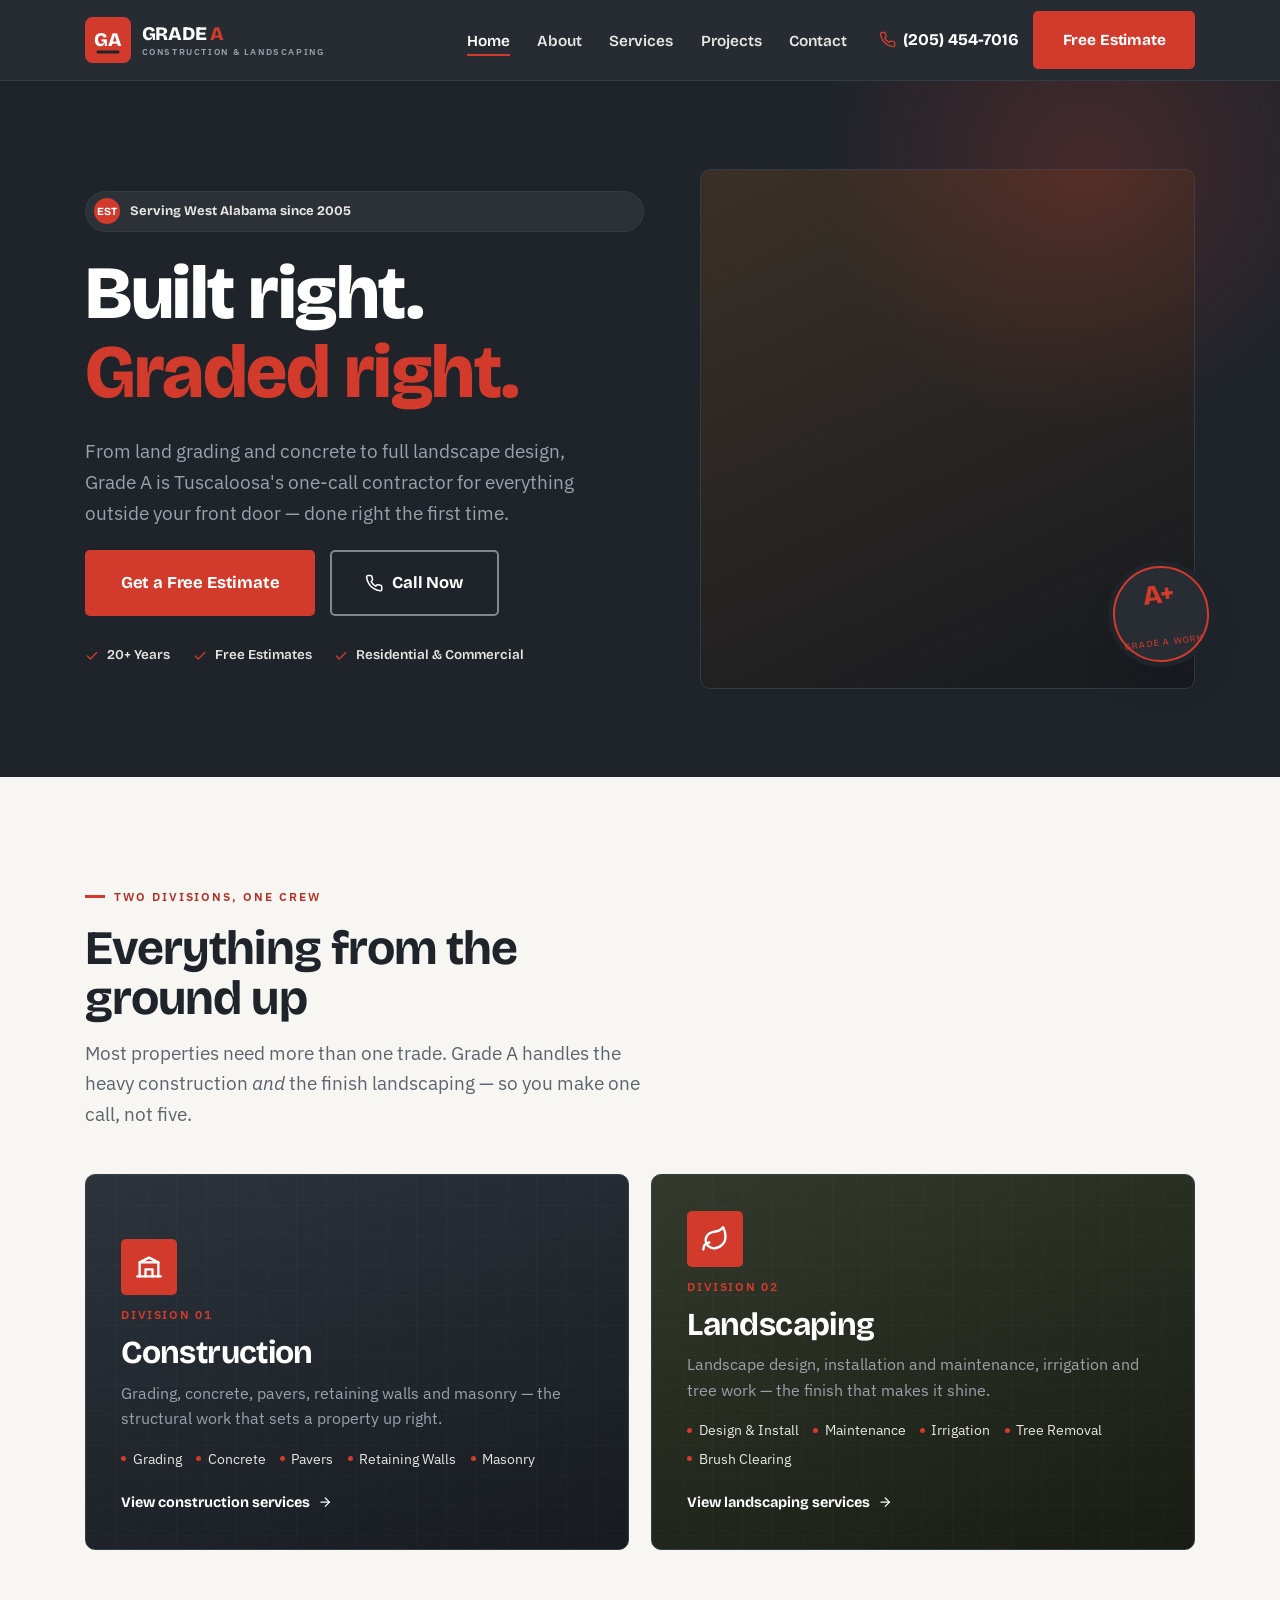
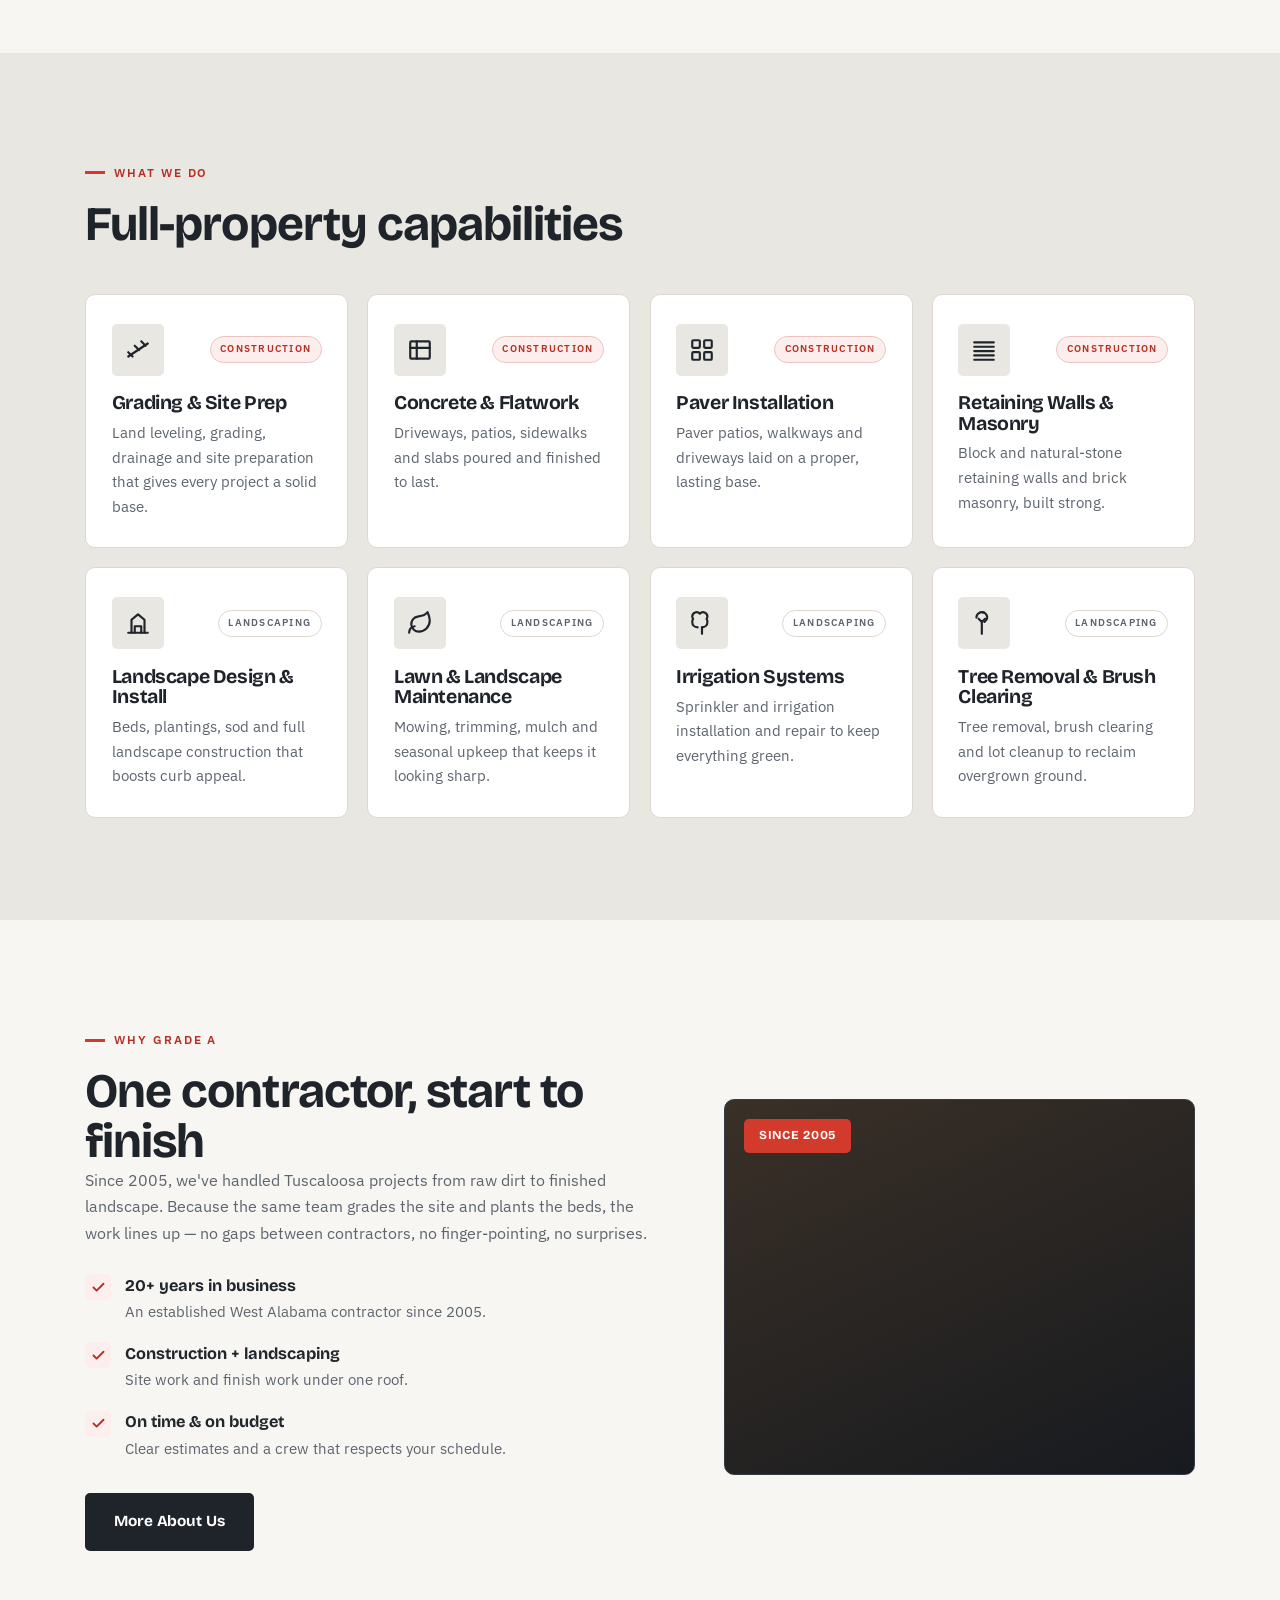
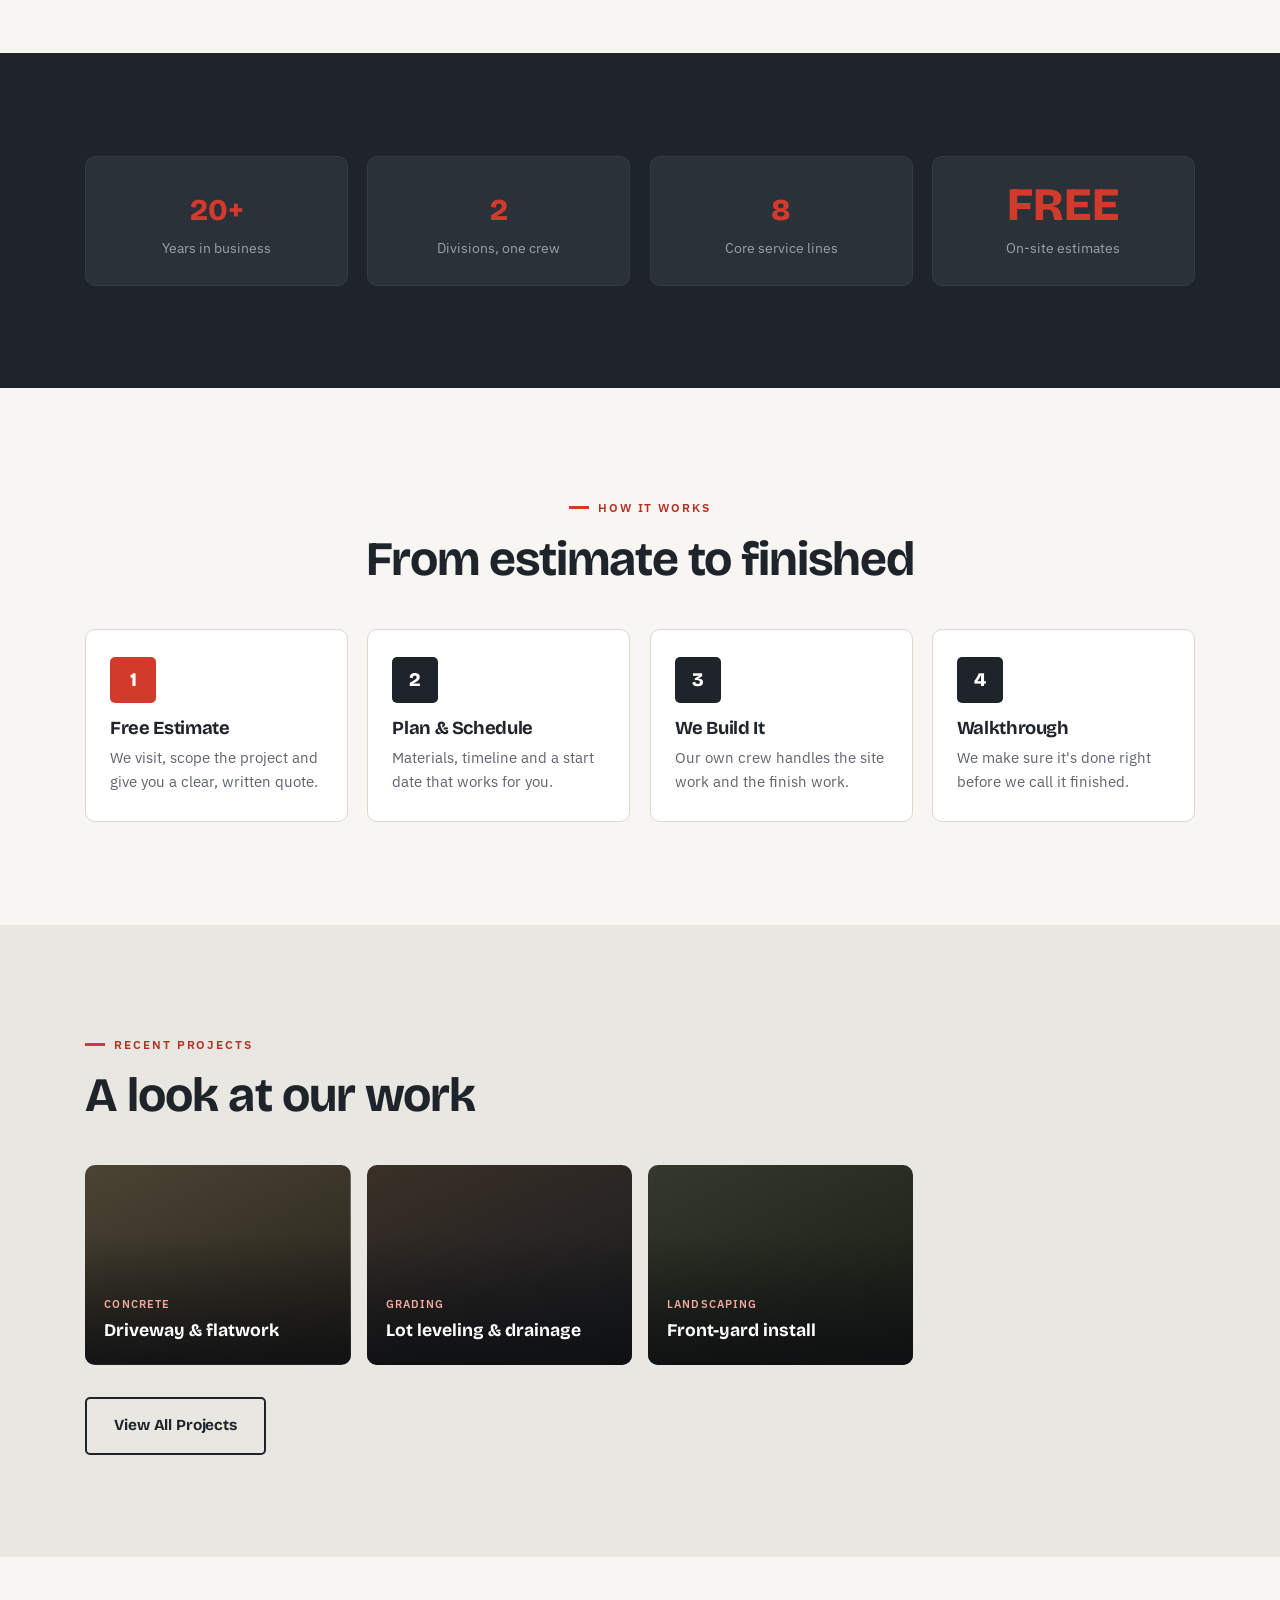
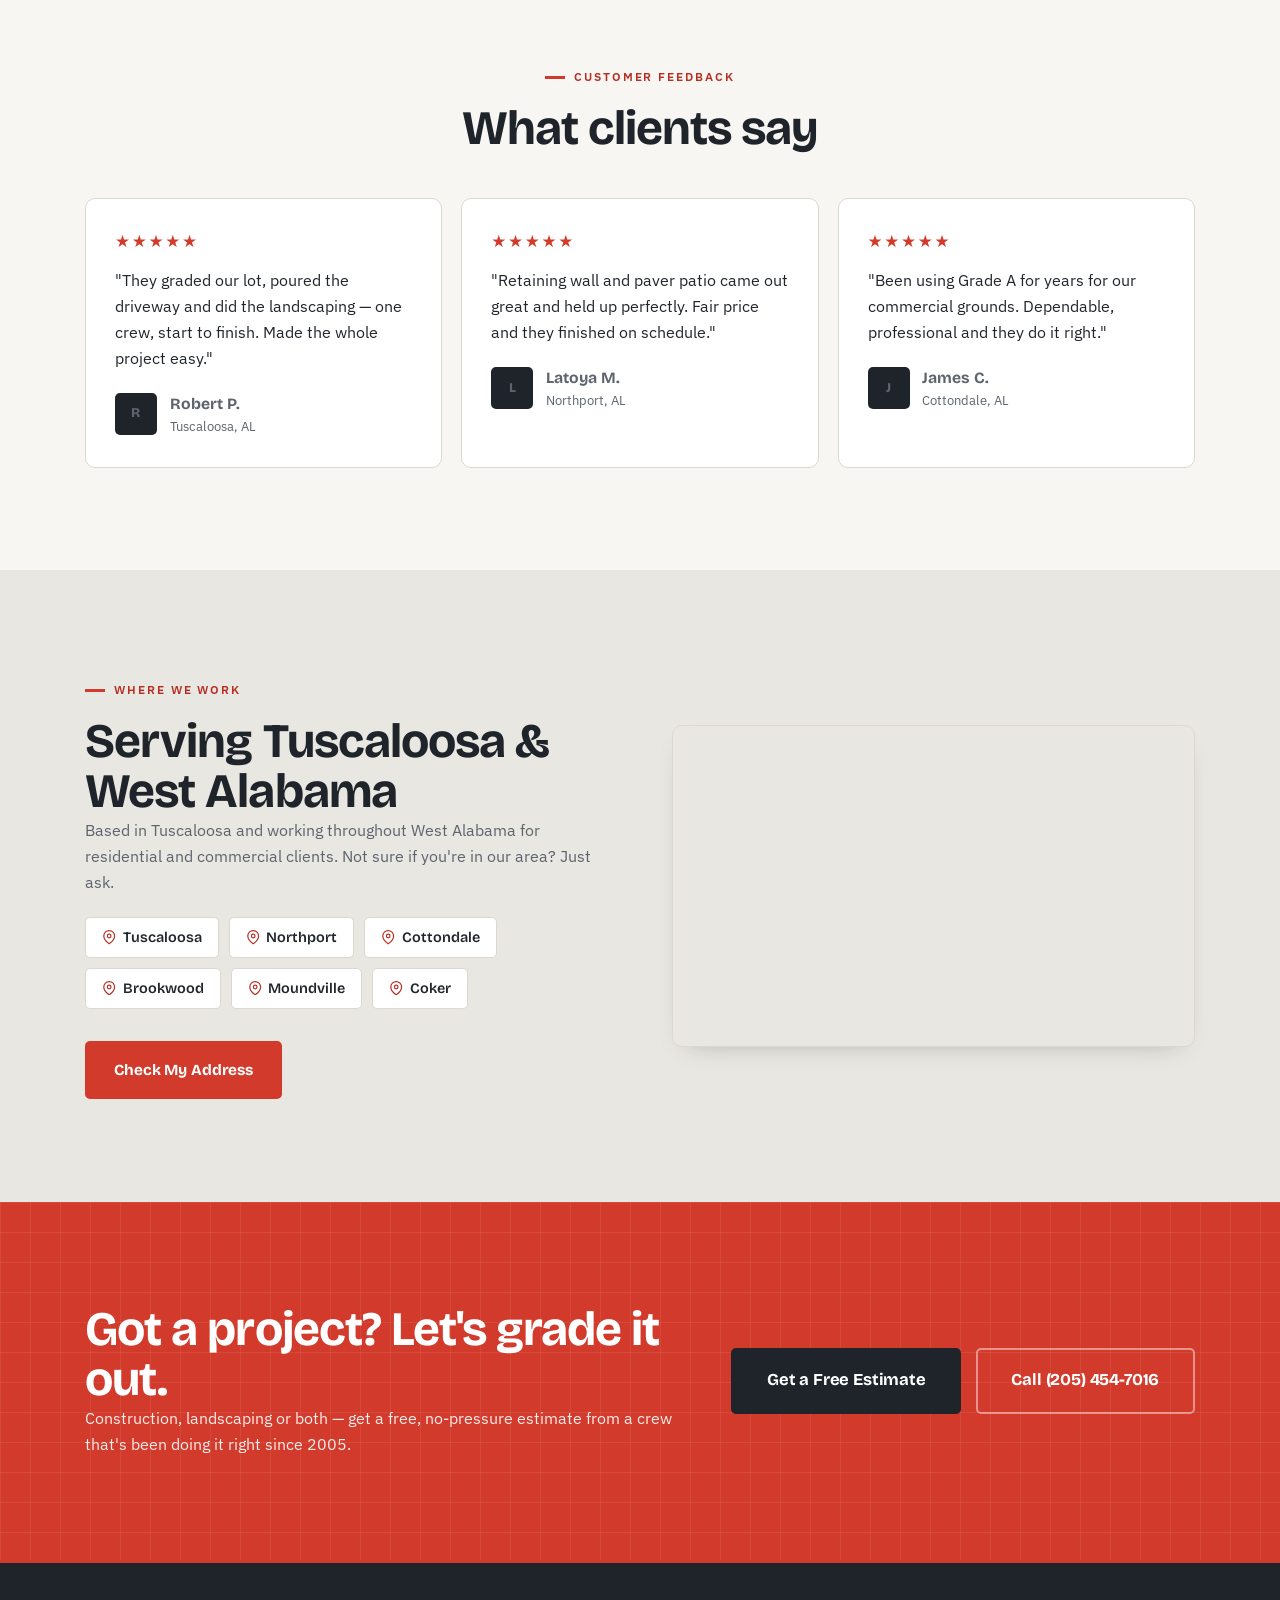
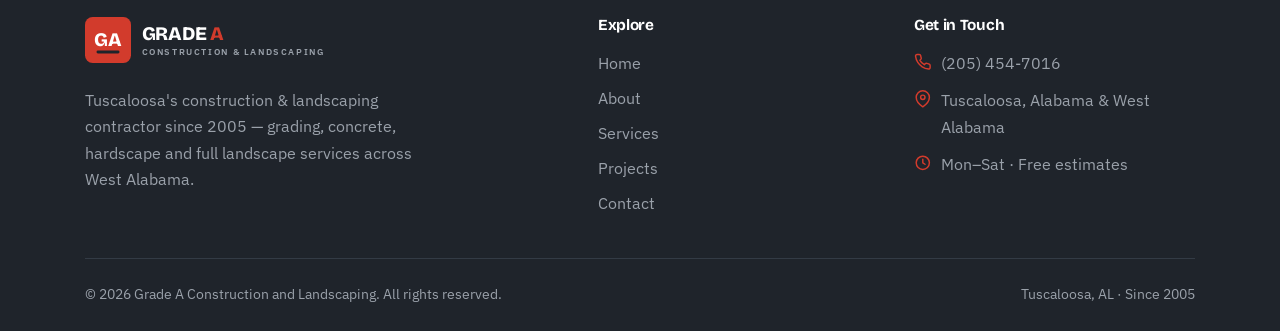
==== index.html @ cbe6e45e "Initial commit: Grade A Construction and Landscaping website Co-Authored-By: Claude Opus 4.8 <norepl" ====
<!DOCTYPE html>
<html lang="en" class="no-js">
<head>
  <meta charset="UTF-8" />
  <meta name="viewport" content="width=device-width, initial-scale=1.0" />
  <title>Grade A Construction and Landscaping | Tuscaloosa, AL — Since 2005</title>
  <meta name="description" content="Grade A Construction and Landscaping is a Tuscaloosa, AL contractor since 2005 — grading, concrete, pavers, retaining walls, plus full landscape design & maintenance. Free estimates: (205) 454-7016." />
  <meta name="theme-color" content="#1f242b" />
  <link rel="canonical" href="https://gradeaconstructionandlandscaping.example/" />

  <meta property="og:title" content="Grade A Construction and Landscaping — Tuscaloosa, AL" />
  <meta property="og:description" content="Construction & landscaping done right. Grading, concrete, hardscape and full landscape services across West Alabama since 2005." />
  <meta property="og:type" content="website" />
  <meta property="og:locale" content="en_US" />

  <link rel="icon" href="assets/icons/favicon.svg" type="image/svg+xml" />
  <link rel="preconnect" href="https://fonts.googleapis.com" />
  <link rel="preconnect" href="https://fonts.gstatic.com" crossorigin />
  <link href="https://fonts.googleapis.com/css2?family=Bricolage+Grotesque:opsz,wght@12..96,600..800&family=IBM+Plex+Sans:wght@400;500;600;700&display=swap" rel="stylesheet" />
  <link rel="stylesheet" href="css/style.css" />

  <script type="application/ld+json">
  {
    "@context": "https://schema.org",
    "@type": "GeneralContractor",
    "name": "Grade A Construction and Landscaping",
    "telephone": "+1-205-454-7016",
    "foundingDate": "2005",
    "address": { "@type": "PostalAddress", "addressLocality": "Tuscaloosa", "addressRegion": "AL", "addressCountry": "US" },
    "areaServed": "Tuscaloosa & West Alabama",
    "description": "Construction and landscaping contractor serving Tuscaloosa and West Alabama since 2005 — grading, concrete, hardscape, retaining walls and full landscape services."
  }
  </script>
</head>
<body>
  <a class="skip-link" href="#main">Skip to content</a>

  <!-- ===================== HEADER ===================== -->
  <header class="header">
    <div class="container">
      <nav class="nav" aria-label="Primary">
        <a href="index.html" class="logo" aria-label="Grade A Construction and Landscaping — home">
          <svg class="logo__mark" viewBox="0 0 48 48" aria-hidden="true">
            <rect width="48" height="48" rx="8" fill="#d23b2c"/>
            <text x="24" y="30" text-anchor="middle" font-family="'Bricolage Grotesque', Arial, sans-serif" font-weight="800" font-size="20" fill="#ffffff">GA</text>
            <rect x="12" y="35" width="24" height="3" rx="1.5" fill="#1f242b"/>
          </svg>
          <span class="logo__name">Grade<span> A</span><small>Construction &amp; Landscaping</small></span>
        </a>
        <div class="nav__menu" id="nav-menu">
          <ul class="nav__links">
            <li><a class="nav__link" href="index.html">Home</a></li>
            <li><a class="nav__link" href="about.html">About</a></li>
            <li><a class="nav__link" href="services.html">Services</a></li>
            <li><a class="nav__link" href="gallery.html">Projects</a></li>
            <li><a class="nav__link" href="contact.html">Contact</a></li>
          </ul>
          <div class="nav__actions">
            <a href="tel:+12054547016" class="nav__phone" aria-label="Call (205) 454-7016">
              <svg viewBox="0 0 24 24" fill="none" stroke="currentColor" stroke-width="2" stroke-linecap="round" stroke-linejoin="round" aria-hidden="true"><path d="M22 16.92v3a2 2 0 0 1-2.18 2 19.79 19.79 0 0 1-8.63-3.07 19.5 19.5 0 0 1-6-6 19.79 19.79 0 0 1-3.07-8.67A2 2 0 0 1 4.11 2h3a2 2 0 0 1 2 1.72c.13.96.36 1.9.7 2.81a2 2 0 0 1-.45 2.11L8.09 9.91a16 16 0 0 0 6 6l1.27-1.27a2 2 0 0 1 2.11-.45c.91.34 1.85.57 2.81.7A2 2 0 0 1 22 16.92Z"/></svg>
              (205) 454-7016
            </a>
            <a href="contact.html" class="btn">Free Estimate</a>
          </div>
        </div>
        <button class="nav__toggle" aria-label="Toggle menu" aria-controls="nav-menu" aria-expanded="false"><span></span></button>
      </nav>
    </div>
  </header>
  <div class="nav-scrim" aria-hidden="true"></div>

  <main id="main">

    <!-- ===================== HERO ===================== -->
    <section class="hero">
      <div class="container hero__inner">
        <div class="hero__copy">
          <span class="hero__badge reveal"><i>EST</i> Serving West Alabama since 2005</span>
          <h1 class="reveal" data-delay="1">Built right.<br><span class="hl">Graded right.</span></h1>
          <p class="hero__lead reveal" data-delay="2">From land grading and concrete to full landscape design, Grade A is Tuscaloosa's one-call contractor for everything outside your front door — done right the first time.</p>
          <div class="hero__actions reveal" data-delay="3">
            <a href="contact.html" class="btn btn--lg">Get a Free Estimate</a>
            <a href="tel:+12054547016" class="btn btn--ghost-light btn--lg">
              <svg viewBox="0 0 24 24" fill="none" stroke="currentColor" stroke-width="2" stroke-linecap="round" stroke-linejoin="round" aria-hidden="true"><path d="M22 16.92v3a2 2 0 0 1-2.18 2 19.79 19.79 0 0 1-8.63-3.07 19.5 19.5 0 0 1-6-6 19.79 19.79 0 0 1-3.07-8.67A2 2 0 0 1 4.11 2h3a2 2 0 0 1 2 1.72c.13.96.36 1.9.7 2.81a2 2 0 0 1-.45 2.11L8.09 9.91a16 16 0 0 0 6 6l1.27-1.27a2 2 0 0 1 2.11-.45c.91.34 1.85.57 2.81.7A2 2 0 0 1 22 16.92Z"/></svg>
              Call Now
            </a>
          </div>
          <div class="hero__chips reveal" data-delay="3">
            <span class="hero__chip"><svg viewBox="0 0 24 24" fill="none" stroke="currentColor" stroke-width="2.2" stroke-linecap="round" stroke-linejoin="round"><polyline points="20 6 9 17 4 12"/></svg>20+ Years</span>
            <span class="hero__chip"><svg viewBox="0 0 24 24" fill="none" stroke="currentColor" stroke-width="2.2" stroke-linecap="round" stroke-linejoin="round"><polyline points="20 6 9 17 4 12"/></svg>Free Estimates</span>
            <span class="hero__chip"><svg viewBox="0 0 24 24" fill="none" stroke="currentColor" stroke-width="2.2" stroke-linecap="round" stroke-linejoin="round"><polyline points="20 6 9 17 4 12"/></svg>Residential &amp; Commercial</span>
          </div>
        </div>
        <div class="hero__visual reveal" data-delay="2">
          <!-- Replace background with a real project / crew / equipment photo -->
          <div class="hero__img" role="img" aria-label="A Grade A construction and landscaping project"></div>
          <span class="hero__stamp"><span class="stamp"><b>A+</b><small>Grade A Work</small></span></span>
        </div>
      </div>
    </section>

    <!-- ===================== TWO DIVISIONS ===================== -->
    <section class="section" aria-labelledby="div-h">
      <div class="container">
        <div class="section-head reveal">
          <span class="eyebrow">Two Divisions, One Crew</span>
          <h2 id="div-h" style="margin-top:1rem">Everything from the ground up</h2>
          <p class="lead">Most properties need more than one trade. Grade A handles the heavy construction <em>and</em> the finish landscaping — so you make one call, not five.</p>
        </div>
        <div class="divisions">
          <article class="division division--build reveal">
            <div class="division__ic"><svg viewBox="0 0 24 24" fill="none" stroke="currentColor" stroke-width="2" stroke-linecap="round" stroke-linejoin="round"><path d="M2 20h20"/><path d="M4 20V8l8-4 8 4v12"/><path d="M9 20v-6h6v6"/><path d="M4 8h16"/></svg></div>
            <span class="division__tag">Division 01</span>
            <h3>Construction</h3>
            <p>Grading, concrete, pavers, retaining walls and masonry — the structural work that sets a property up right.</p>
            <ul>
              <li>Grading</li><li>Concrete</li><li>Pavers</li><li>Retaining Walls</li><li>Masonry</li>
            </ul>
            <a href="services.html#construction" class="division__link">View construction services <svg viewBox="0 0 24 24" fill="none" stroke="currentColor" stroke-width="2" stroke-linecap="round" stroke-linejoin="round"><line x1="5" y1="12" x2="19" y2="12"/><polyline points="12 5 19 12 12 19"/></svg></a>
          </article>
          <article class="division division--land reveal" data-delay="1">
            <div class="division__ic"><svg viewBox="0 0 24 24" fill="none" stroke="currentColor" stroke-width="2" stroke-linecap="round" stroke-linejoin="round"><path d="M11 20A7 7 0 0 1 9.8 6.1C15.5 5 17 4.48 19 2c1 2 2 4.18 2 8 0 5.5-4.78 10-10 10Z"/><path d="M2 21c0-3 1.85-5.36 5.08-6"/></svg></div>
            <span class="division__tag">Division 02</span>
            <h3>Landscaping</h3>
            <p>Landscape design, installation and maintenance, irrigation and tree work — the finish that makes it shine.</p>
            <ul>
              <li>Design &amp; Install</li><li>Maintenance</li><li>Irrigation</li><li>Tree Removal</li><li>Brush Clearing</li>
            </ul>
            <a href="services.html#landscaping" class="division__link">View landscaping services <svg viewBox="0 0 24 24" fill="none" stroke="currentColor" stroke-width="2" stroke-linecap="round" stroke-linejoin="round"><line x1="5" y1="12" x2="19" y2="12"/><polyline points="12 5 19 12 12 19"/></svg></a>
          </article>
        </div>
      </div>
    </section>

    <!-- ===================== CAPABILITIES GRID ===================== -->
    <section class="section section--concrete" aria-labelledby="cap-h">
      <div class="container">
        <div class="section-head reveal">
          <span class="eyebrow">What We Do</span>
          <h2 id="cap-h" style="margin-top:1rem">Full-property capabilities</h2>
        </div>
        <div class="cards">
          <article class="card reveal">
            <div class="card__top"><div class="card__ic"><svg viewBox="0 0 24 24" fill="none" stroke="currentColor" stroke-width="2" stroke-linecap="round" stroke-linejoin="round"><path d="M3 18 21 6"/><path d="M3 14l4 4"/><path d="M9 8l4 4"/><path d="M15 4l4 4"/></svg></div><span class="card__div card__div--build">Construction</span></div>
            <h3>Grading &amp; Site Prep</h3>
            <p>Land leveling, grading, drainage and site preparation that gives every project a solid base.</p>
          </article>
          <article class="card reveal" data-delay="1">
            <div class="card__top"><div class="card__ic"><svg viewBox="0 0 24 24" fill="none" stroke="currentColor" stroke-width="2" stroke-linecap="round" stroke-linejoin="round"><rect x="3" y="4" width="18" height="16" rx="1"/><path d="M3 10h18M9 4v16"/></svg></div><span class="card__div card__div--build">Construction</span></div>
            <h3>Concrete &amp; Flatwork</h3>
            <p>Driveways, patios, sidewalks and slabs poured and finished to last.</p>
          </article>
          <article class="card reveal" data-delay="2">
            <div class="card__top"><div class="card__ic"><svg viewBox="0 0 24 24" fill="none" stroke="currentColor" stroke-width="2" stroke-linecap="round" stroke-linejoin="round"><rect x="3" y="3" width="7" height="7" rx="1"/><rect x="14" y="3" width="7" height="7" rx="1"/><rect x="3" y="14" width="7" height="7" rx="1"/><rect x="14" y="14" width="7" height="7" rx="1"/></svg></div><span class="card__div card__div--build">Construction</span></div>
            <h3>Paver Installation</h3>
            <p>Paver patios, walkways and driveways laid on a proper, lasting base.</p>
          </article>
          <article class="card reveal">
            <div class="card__top"><div class="card__ic"><svg viewBox="0 0 24 24" fill="none" stroke="currentColor" stroke-width="2" stroke-linecap="round" stroke-linejoin="round"><path d="M3 21h18"/><path d="M3 17h18M3 13h18M3 9h18M3 5h18"/></svg></div><span class="card__div card__div--build">Construction</span></div>
            <h3>Retaining Walls &amp; Masonry</h3>
            <p>Block and natural-stone retaining walls and brick masonry, built strong.</p>
          </article>
          <article class="card reveal">
            <div class="card__top"><div class="card__ic"><svg viewBox="0 0 24 24" fill="none" stroke="currentColor" stroke-width="2" stroke-linecap="round" stroke-linejoin="round"><path d="M3 21h18"/><path d="M6 21V9l6-5 6 5v12"/><path d="M9 21v-6h6v6"/></svg></div><span class="card__div">Landscaping</span></div>
            <h3>Landscape Design &amp; Install</h3>
            <p>Beds, plantings, sod and full landscape construction that boosts curb appeal.</p>
          </article>
          <article class="card reveal" data-delay="1">
            <div class="card__top"><div class="card__ic"><svg viewBox="0 0 24 24" fill="none" stroke="currentColor" stroke-width="2" stroke-linecap="round" stroke-linejoin="round"><path d="M11 20A7 7 0 0 1 9.8 6.1C15.5 5 17 4.48 19 2c1 2 2 4.18 2 8 0 5.5-4.78 10-10 10Z"/><path d="M2 21c0-3 1.85-5.36 5.08-6"/></svg></div><span class="card__div">Landscaping</span></div>
            <h3>Lawn &amp; Landscape Maintenance</h3>
            <p>Mowing, trimming, mulch and seasonal upkeep that keeps it looking sharp.</p>
          </article>
          <article class="card reveal" data-delay="2">
            <div class="card__top"><div class="card__ic"><svg viewBox="0 0 24 24" fill="none" stroke="currentColor" stroke-width="2" stroke-linecap="round" stroke-linejoin="round"><path d="M12 22v-6"/><path d="M8 16c-3 0-5-2-5-5 0-1 .3-2 .8-2.7C3.3 7.6 3 6.8 3 6a4 4 0 0 1 7-2.6A4 4 0 0 1 17 6c0 .8-.3 1.6-.8 2.3.5.7.8 1.7.8 2.7 0 3-2 5-5 5"/></svg></div><span class="card__div">Landscaping</span></div>
            <h3>Irrigation Systems</h3>
            <p>Sprinkler and irrigation installation and repair to keep everything green.</p>
          </article>
          <article class="card reveal">
            <div class="card__top"><div class="card__ic"><svg viewBox="0 0 24 24" fill="none" stroke="currentColor" stroke-width="2" stroke-linecap="round" stroke-linejoin="round"><path d="m13 8-3 3-3-3"/><path d="M10 22V11"/><path d="M10 2a5 5 0 0 1 5 5c0 2-1 3-2.5 4"/><path d="M5 7a5 5 0 0 1 7-4.6"/></svg></div><span class="card__div">Landscaping</span></div>
            <h3>Tree Removal &amp; Brush Clearing</h3>
            <p>Tree removal, brush clearing and lot cleanup to reclaim overgrown ground.</p>
          </article>
        </div>
      </div>
    </section>

    <!-- ===================== WHY ===================== -->
    <section class="section" aria-labelledby="why-h">
      <div class="container split split--wide-left">
        <div class="reveal">
          <span class="eyebrow">Why Grade A</span>
          <h2 id="why-h" style="margin-top:1rem">One contractor, start to finish</h2>
          <p class="muted">Since 2005, we've handled Tuscaloosa projects from raw dirt to finished landscape. Because the same team grades the site and plants the beds, the work lines up — no gaps between contractors, no finger-pointing, no surprises.</p>
          <ul class="checks">
            <li><span class="tick"><svg viewBox="0 0 24 24" fill="none" stroke="currentColor" stroke-width="3" stroke-linecap="round" stroke-linejoin="round"><polyline points="20 6 9 17 4 12"/></svg></span><span><b>20+ years in business</b><span class="t">An established West Alabama contractor since 2005.</span></span></li>
            <li><span class="tick"><svg viewBox="0 0 24 24" fill="none" stroke="currentColor" stroke-width="3" stroke-linecap="round" stroke-linejoin="round"><polyline points="20 6 9 17 4 12"/></svg></span><span><b>Construction + landscaping</b><span class="t">Site work and finish work under one roof.</span></span></li>
            <li><span class="tick"><svg viewBox="0 0 24 24" fill="none" stroke="currentColor" stroke-width="3" stroke-linecap="round" stroke-linejoin="round"><polyline points="20 6 9 17 4 12"/></svg></span><span><b>On time &amp; on budget</b><span class="t">Clear estimates and a crew that respects your schedule.</span></span></li>
          </ul>
          <a href="about.html" class="btn btn--dark mt-2">More About Us</a>
        </div>
        <div class="feature__media reveal" data-delay="1">
          <!-- Replace background with a real finished project photo -->
          <span class="pill">Since 2005</span>
        </div>
      </div>
    </section>

    <!-- ===================== STATS ===================== -->
    <!-- "20+ years" is real (founded 2005). Others are commitments — update with real figures. -->
    <section class="section section--graphite" aria-label="By the numbers">
      <div class="container">
        <div class="stats">
          <div class="stat reveal"><div class="stat__num"><span data-count="20" data-suffix="+">0</span></div><div class="stat__label">Years in business</div></div>
          <div class="stat reveal" data-delay="1"><div class="stat__num"><span data-count="2">0</span></div><div class="stat__label">Divisions, one crew</div></div>
          <div class="stat reveal" data-delay="2"><div class="stat__num"><span data-count="8">0</span></div><div class="stat__label">Core service lines</div></div>
          <div class="stat reveal" data-delay="3"><div class="stat__num">FREE</div><div class="stat__label">On-site estimates</div></div>
        </div>
      </div>
    </section>

    <!-- ===================== PROCESS ===================== -->
    <section class="section" aria-labelledby="how-h">
      <div class="container">
        <div class="section-head section-head--center reveal">
          <span class="eyebrow eyebrow--center">How It Works</span>
          <h2 id="how-h" style="margin-top:1rem">From estimate to finished</h2>
        </div>
        <div class="steps">
          <div class="step reveal"><div class="step__n">1</div><h3>Free Estimate</h3><p>We visit, scope the project and give you a clear, written quote.</p></div>
          <div class="step reveal" data-delay="1"><div class="step__n">2</div><h3>Plan &amp; Schedule</h3><p>Materials, timeline and a start date that works for you.</p></div>
          <div class="step reveal" data-delay="2"><div class="step__n">3</div><h3>We Build It</h3><p>Our own crew handles the site work and the finish work.</p></div>
          <div class="step reveal" data-delay="3"><div class="step__n">4</div><h3>Walkthrough</h3><p>We make sure it's done right before we call it finished.</p></div>
        </div>
      </div>
    </section>

    <!-- ===================== PROJECTS TEASER ===================== -->
    <section class="section section--concrete" aria-labelledby="work-h">
      <div class="container">
        <div class="section-head reveal">
          <span class="eyebrow">Recent Projects</span>
          <h2 id="work-h" style="margin-top:1rem">A look at our work</h2>
        </div>
        <!-- Placeholder tiles — replace each tile's background with a real project photo -->
        <div class="gallery reveal">
          <article class="tile t-2"><span class="tile__cat">Concrete</span><span class="tile__title">Driveway &amp; flatwork</span></article>
          <article class="tile t-1"><span class="tile__cat">Grading</span><span class="tile__title">Lot leveling &amp; drainage</span></article>
          <article class="tile t-3"><span class="tile__cat">Landscaping</span><span class="tile__title">Front-yard install</span></article>
        </div>
        <p class="mt-2"><a href="gallery.html" class="btn btn--ghost">View All Projects</a></p>
      </div>
    </section>

    <!-- ===================== REVIEWS ===================== -->
    <!-- PLACEHOLDER reviews — replace with real Google/Houzz reviews before launch. -->
    <section class="section" aria-labelledby="rev-h">
      <div class="container">
        <div class="section-head section-head--center reveal">
          <span class="eyebrow eyebrow--center">Customer Feedback</span>
          <h2 id="rev-h" style="margin-top:1rem">What clients say</h2>
        </div>
        <div class="reviews">
          <figure class="review reveal">
            <div class="review__stars" aria-label="5 out of 5 stars">★★★★★</div>
            <blockquote><p>"They graded our lot, poured the driveway and did the landscaping — one crew, start to finish. Made the whole project easy."</p></blockquote>
            <figcaption class="review__by"><span class="review__av">R</span><span><b>Robert P.</b><span>Tuscaloosa, AL</span></span></figcaption>
          </figure>
          <figure class="review reveal" data-delay="1">
            <div class="review__stars" aria-label="5 out of 5 stars">★★★★★</div>
            <blockquote><p>"Retaining wall and paver patio came out great and held up perfectly. Fair price and they finished on schedule."</p></blockquote>
            <figcaption class="review__by"><span class="review__av">L</span><span><b>Latoya M.</b><span>Northport, AL</span></span></figcaption>
          </figure>
          <figure class="review reveal" data-delay="2">
            <div class="review__stars" aria-label="5 out of 5 stars">★★★★★</div>
            <blockquote><p>"Been using Grade A for years for our commercial grounds. Dependable, professional and they do it right."</p></blockquote>
            <figcaption class="review__by"><span class="review__av">J</span><span><b>James C.</b><span>Cottondale, AL</span></span></figcaption>
          </figure>
        </div>
      </div>
    </section>

    <!-- ===================== SERVICE AREA ===================== -->
    <section class="section section--concrete" aria-labelledby="area-h">
      <div class="container split">
        <div class="reveal">
          <span class="eyebrow">Where We Work</span>
          <h2 id="area-h" style="margin-top:1rem">Serving Tuscaloosa &amp; West Alabama</h2>
          <p class="muted">Based in Tuscaloosa and working throughout West Alabama for residential and commercial clients. Not sure if you're in our area? Just ask.</p>
          <div class="area__chips">
            <span class="area__chip"><svg viewBox="0 0 24 24" fill="none" stroke="currentColor" stroke-width="2"><path d="M21 10c0 7-9 13-9 13s-9-6-9-13a9 9 0 0 1 18 0Z"/><circle cx="12" cy="10" r="3"/></svg>Tuscaloosa</span>
            <span class="area__chip"><svg viewBox="0 0 24 24" fill="none" stroke="currentColor" stroke-width="2"><path d="M21 10c0 7-9 13-9 13s-9-6-9-13a9 9 0 0 1 18 0Z"/><circle cx="12" cy="10" r="3"/></svg>Northport</span>
            <span class="area__chip"><svg viewBox="0 0 24 24" fill="none" stroke="currentColor" stroke-width="2"><path d="M21 10c0 7-9 13-9 13s-9-6-9-13a9 9 0 0 1 18 0Z"/><circle cx="12" cy="10" r="3"/></svg>Cottondale</span>
            <span class="area__chip"><svg viewBox="0 0 24 24" fill="none" stroke="currentColor" stroke-width="2"><path d="M21 10c0 7-9 13-9 13s-9-6-9-13a9 9 0 0 1 18 0Z"/><circle cx="12" cy="10" r="3"/></svg>Brookwood</span>
            <span class="area__chip"><svg viewBox="0 0 24 24" fill="none" stroke="currentColor" stroke-width="2"><path d="M21 10c0 7-9 13-9 13s-9-6-9-13a9 9 0 0 1 18 0Z"/><circle cx="12" cy="10" r="3"/></svg>Moundville</span>
            <span class="area__chip"><svg viewBox="0 0 24 24" fill="none" stroke="currentColor" stroke-width="2"><path d="M21 10c0 7-9 13-9 13s-9-6-9-13a9 9 0 0 1 18 0Z"/><circle cx="12" cy="10" r="3"/></svg>Coker</span>
          </div>
          <a href="contact.html" class="btn mt-2">Check My Address</a>
        </div>
        <div class="area__map reveal" data-delay="1">
          <iframe title="Grade A Construction and Landscaping service area — Tuscaloosa, Alabama"
            src="https://www.google.com/maps?q=Tuscaloosa,%20Alabama&output=embed"
            loading="lazy" referrerpolicy="no-referrer-when-downgrade"></iframe>
        </div>
      </div>
    </section>

    <!-- ===================== CTA ===================== -->
    <section class="section cta">
      <div class="container cta__inner">
        <div class="reveal">
          <h2>Got a project? Let's grade it out.</h2>
          <p>Construction, landscaping or both — get a free, no-pressure estimate from a crew that's been doing it right since 2005.</p>
        </div>
        <div class="hero__actions reveal" data-delay="1">
          <a href="contact.html" class="btn btn--dark btn--lg">Get a Free Estimate</a>
          <a href="tel:+12054547016" class="btn btn--ghost-light btn--lg">Call (205) 454-7016</a>
        </div>
      </div>
    </section>
  </main>

  <!-- ===================== FOOTER ===================== -->
  <footer class="footer">
    <div class="container">
      <div class="footer__grid">
        <div class="footer__about">
          <a href="index.html" class="logo" aria-label="Grade A Construction and Landscaping — home">
            <svg class="logo__mark" viewBox="0 0 48 48" aria-hidden="true">
              <rect width="48" height="48" rx="8" fill="#d23b2c"/>
              <text x="24" y="30" text-anchor="middle" font-family="'Bricolage Grotesque', Arial, sans-serif" font-weight="800" font-size="20" fill="#ffffff">GA</text>
              <rect x="12" y="35" width="24" height="3" rx="1.5" fill="#1f242b"/>
            </svg>
            <span class="logo__name">Grade<span> A</span><small>Construction &amp; Landscaping</small></span>
          </a>
          <p>Tuscaloosa's construction &amp; landscaping contractor since 2005 — grading, concrete, hardscape and full landscape services across West Alabama.</p>
        </div>
        <div>
          <h4>Explore</h4>
          <ul class="footer__links">
            <li><a href="index.html">Home</a></li>
            <li><a href="about.html">About</a></li>
            <li><a href="services.html">Services</a></li>
            <li><a href="gallery.html">Projects</a></li>
            <li><a href="contact.html">Contact</a></li>
          </ul>
        </div>
        <div>
          <h4>Get in Touch</h4>
          <ul class="footer__contact">
            <li><svg viewBox="0 0 24 24" fill="none" stroke="currentColor" stroke-width="2" stroke-linecap="round" stroke-linejoin="round"><path d="M22 16.92v3a2 2 0 0 1-2.18 2 19.79 19.79 0 0 1-8.63-3.07 19.5 19.5 0 0 1-6-6 19.79 19.79 0 0 1-3.07-8.67A2 2 0 0 1 4.11 2h3a2 2 0 0 1 2 1.72c.13.96.36 1.9.7 2.81a2 2 0 0 1-.45 2.11L8.09 9.91a16 16 0 0 0 6 6l1.27-1.27a2 2 0 0 1 2.11-.45c.91.34 1.85.57 2.81.7A2 2 0 0 1 22 16.92Z"/></svg><a href="tel:+12054547016">(205) 454-7016</a></li>
            <li><svg viewBox="0 0 24 24" fill="none" stroke="currentColor" stroke-width="2" stroke-linecap="round" stroke-linejoin="round"><path d="M21 10c0 7-9 13-9 13s-9-6-9-13a9 9 0 0 1 18 0Z"/><circle cx="12" cy="10" r="3"/></svg><span>Tuscaloosa, Alabama &amp; West Alabama</span></li>
            <li><svg viewBox="0 0 24 24" fill="none" stroke="currentColor" stroke-width="2" stroke-linecap="round" stroke-linejoin="round"><circle cx="12" cy="12" r="9"/><polyline points="12 7 12 12 15 14"/></svg><span>Mon–Sat · Free estimates</span></li>
          </ul>
        </div>
      </div>
      <div class="footer__bottom">
        <span>&copy; <span id="year">2026</span> Grade A Construction and Landscaping. All rights reserved.</span>
        <span>Tuscaloosa, AL · Since 2005</span>
      </div>
    </div>
  </footer>

  <button class="to-top" aria-label="Back to top"><svg viewBox="0 0 24 24" fill="none" stroke="currentColor" stroke-width="2.4" stroke-linecap="round" stroke-linejoin="round" width="20" height="20"><polyline points="18 15 12 9 6 15"/></svg></button>

  <nav class="callbar" aria-label="Quick actions">
    <a href="tel:+12054547016"><svg viewBox="0 0 24 24" fill="none" stroke="currentColor" stroke-width="2" stroke-linecap="round" stroke-linejoin="round"><path d="M22 16.92v3a2 2 0 0 1-2.18 2 19.79 19.79 0 0 1-8.63-3.07 19.5 19.5 0 0 1-6-6 19.79 19.79 0 0 1-3.07-8.67A2 2 0 0 1 4.11 2h3a2 2 0 0 1 2 1.72c.13.96.36 1.9.7 2.81a2 2 0 0 1-.45 2.11L8.09 9.91a16 16 0 0 0 6 6l1.27-1.27a2 2 0 0 1 2.11-.45c.91.34 1.85.57 2.81.7A2 2 0 0 1 22 16.92Z"/></svg>Call Now</a>
    <a href="contact.html"><svg viewBox="0 0 24 24" fill="none" stroke="currentColor" stroke-width="2" stroke-linecap="round" stroke-linejoin="round"><path d="M14 2H6a2 2 0 0 0-2 2v16a2 2 0 0 0 2 2h12a2 2 0 0 0 2-2V8z"/><polyline points="14 2 14 8 20 8"/></svg>Free Estimate</a>
  </nav>

  <script src="js/main.js" defer></script>
</body>
</html>
---- css/style.css ----
/* =====================================================================
   Grade A Construction and Landscaping — "Built Right" design system
   Graphite + warm concrete + signal red. Bricolage Grotesque + IBM Plex Sans.
   Sturdy, professional, blueprint-grid motifs. Two divisions. No frameworks.
   ===================================================================== */

/* ----------------------------- Tokens ------------------------------ */
:root {
  /* Brand */
  --graphite:   #1f242b;   /* dark */
  --graphite-2: #2a3138;
  --graphite-3: #39414b;
  --red:        #d23b2c;   /* signal/brick red */
  --red-600:    #b62f22;
  --red-700:    #95261b;
  --red-50:     #fceeec;

  /* Neutrals */
  --concrete:   #e9e7e2;   /* warm light gray */
  --concrete-2: #ddd9d1;
  --paper:      #f7f6f3;   /* off-white */
  --white:      #ffffff;
  --line:       #dcd8cf;
  --line-dark:  #333b45;
  --steel:      #5c6470;

  /* Text */
  --text:       #21262d;
  --muted:      #5d646e;
  --on-dark:    #e8e6e1;
  --on-dark-mut:#9aa1aa;

  /* System */
  --radius:    5px;
  --radius-lg: 10px;
  --shadow:    0 22px 48px -26px rgba(18,22,28,.42);
  --shadow-sm: 0 10px 24px -16px rgba(18,22,28,.34);
  --shadow-red:0 16px 30px -14px rgba(210,59,44,.45);
  --container: 1180px;
  --gutter:    clamp(1.1rem, 4vw, 2.2rem);
  --ease:      cubic-bezier(.2,.65,.25,1);

  --ff-display:"Bricolage Grotesque", system-ui, sans-serif;
  --ff-body:   "IBM Plex Sans", system-ui, -apple-system, "Segoe UI", sans-serif;
}

/* ----------------------------- Reset ------------------------------- */
*, *::before, *::after { box-sizing: border-box; }
* { margin: 0; }
html { scroll-behavior: smooth; -webkit-text-size-adjust: 100%; }
@media (prefers-reduced-motion: reduce) {
  html { scroll-behavior: auto; }
  *, *::before, *::after { animation-duration: .001ms !important; transition-duration: .001ms !important; }
}
body {
  font-family: var(--ff-body);
  color: var(--text);
  background: var(--paper);
  line-height: 1.62;
  font-size: 1.02rem;
  -webkit-font-smoothing: antialiased;
  text-rendering: optimizeLegibility;
}
img, svg, picture, iframe { display: block; max-width: 100%; }
a { color: inherit; text-decoration: none; }
button { font: inherit; cursor: pointer; border: 0; background: none; color: inherit; }
input, textarea, select { font: inherit; color: inherit; }
ul { list-style: none; padding: 0; }
::selection { background: var(--red); color: #fff; }
:focus-visible { outline: 3px solid var(--red); outline-offset: 2px; border-radius: 3px; }

/* --------------------------- Typography ---------------------------- */
h1, h2, h3, h4, .display {
  font-family: var(--ff-display);
  font-weight: 700;
  line-height: 1.05;
  letter-spacing: -0.02em;
  color: var(--graphite);
}
h1 { font-size: clamp(2.6rem, 6vw, 4.7rem); font-weight: 800; }
h2 { font-size: clamp(1.9rem, 4.2vw, 3rem); }
h3 { font-size: clamp(1.2rem, 2vw, 1.5rem); }
p { max-width: 64ch; }
strong { font-weight: 600; }
.hl { color: var(--red); }

.eyebrow {
  display: inline-flex; align-items: center; gap: .55rem;
  font-family: var(--ff-body); font-weight: 600; font-size: .76rem;
  text-transform: uppercase; letter-spacing: .16em; color: var(--red-600);
}
.eyebrow::before { content: ""; width: 20px; height: 3px; background: var(--red); }
.eyebrow--center { justify-content: center; }
.eyebrow--light { color: var(--red); }
.lead { font-size: 1.18rem; color: var(--muted); }

/* --------------------------- Layout -------------------------------- */
.container { width: 100%; max-width: var(--container); margin-inline: auto; padding-inline: var(--gutter); }
.section { padding-block: clamp(3.6rem, 8vw, 6.5rem); }
.section--tight { padding-block: clamp(2.4rem, 5vw, 3.6rem); }
.section--concrete { background: var(--concrete); }
.section--graphite { background: var(--graphite); color: var(--on-dark); }
.section--graphite h1, .section--graphite h2, .section--graphite h3 { color: #fff; }
.section--graphite .lead, .section--graphite .muted { color: var(--on-dark-mut); }
.section-head { max-width: 58ch; margin-bottom: 2.8rem; }
.section-head--center { margin-inline: auto; text-align: center; }
.section-head p { margin-top: .9rem; }
.split { display: grid; gap: clamp(2rem,5vw,4rem); align-items: center; }
@media (min-width: 900px) { .split { grid-template-columns: 1fr 1fr; } .split--wide-left { grid-template-columns: 1.1fr .9fr; } }
.muted { color: var(--muted); }

/* blueprint grid motif */
.blueprint { background-image:
  linear-gradient(rgba(255,255,255,.045) 1px, transparent 1px),
  linear-gradient(90deg, rgba(255,255,255,.045) 1px, transparent 1px);
  background-size: 32px 32px; }

/* --------------------------- Buttons ------------------------------- */
.btn {
  --bg: var(--red); --fg: #fff;
  display: inline-flex; align-items: center; gap: .55rem;
  background: var(--bg); color: var(--fg);
  font-family: var(--ff-display); font-weight: 700; font-size: .96rem; letter-spacing: -.01em;
  padding: .92rem 1.7rem; border-radius: var(--radius); border: 2px solid var(--bg);
  transition: transform .18s var(--ease), background .18s var(--ease), box-shadow .18s var(--ease), border-color .18s var(--ease);
}
.btn:hover { transform: translateY(-2px); background: var(--red-600); border-color: var(--red-600); box-shadow: var(--shadow-red); }
.btn--dark { --bg: var(--graphite); border-color: var(--graphite); }
.btn--dark:hover { background: var(--graphite-2); border-color: var(--graphite-2); box-shadow: var(--shadow); }
.btn--ghost { --bg: transparent; --fg: var(--graphite); border-color: var(--graphite); }
.btn--ghost:hover { background: var(--graphite); color: #fff; box-shadow: none; }
.btn--ghost-light { --bg: transparent; --fg: #fff; border-color: rgba(255,255,255,.45); }
.btn--ghost-light:hover { background: #fff; color: var(--graphite); border-color: #fff; box-shadow: none; }
.btn--lg { padding: 1.1rem 2.1rem; font-size: 1.04rem; }
.btn svg { width: 1.1em; height: 1.1em; }

/* ----------------------------- Stamp ------------------------------- */
.stamp { display: inline-grid; place-items: center; text-align: center; width: 96px; height: 96px; border-radius: 50%; border: 2px solid var(--red); color: var(--red); font-family: var(--ff-display); line-height: 1; transform: rotate(-7deg); background: rgba(255,255,255,.04); }
.stamp b { font-size: 1.7rem; font-weight: 800; }
.stamp small { font-size: .56rem; letter-spacing: .14em; margin-top: .25rem; text-transform: uppercase; }

/* --------------------------- Header / Nav -------------------------- */
.header { position: sticky; top: 0; z-index: 60; background: rgba(31,36,43,.96); backdrop-filter: blur(8px); border-bottom: 1px solid var(--line-dark); transition: box-shadow .3s var(--ease); }
.header.is-stuck { box-shadow: 0 12px 30px -20px rgba(0,0,0,.7); }
.nav { display: flex; align-items: center; justify-content: space-between; gap: 1.2rem; height: 80px; }
.logo { display: inline-flex; align-items: center; gap: .65rem; color: #fff; }
.logo__mark { width: 46px; height: 46px; flex: none; }
.logo__name { font-family: var(--ff-display); font-weight: 800; font-size: 1.2rem; letter-spacing: -.01em; line-height: 1; text-transform: uppercase; }
.logo__name span { color: var(--red); }
.logo__name small { display: block; font-family: var(--ff-body); font-size: .56rem; font-weight: 600; letter-spacing: .18em; text-transform: uppercase; color: var(--on-dark-mut); margin-top: .3rem; }

.nav__menu { display: flex; align-items: center; gap: 2rem; }
.nav__links { display: flex; align-items: center; gap: 1.7rem; }
.nav__link { font-family: var(--ff-display); font-weight: 600; font-size: .96rem; color: var(--on-dark); position: relative; padding: .3rem 0; transition: color .2s var(--ease); }
.nav__link::after { content: ""; position: absolute; left: 0; bottom: -2px; width: 0; height: 2px; background: var(--red); transition: width .22s var(--ease); }
.nav__link:hover { color: #fff; }
.nav__link:hover::after, .nav__link.is-active::after { width: 100%; }
.nav__link.is-active { color: #fff; }
.nav__actions { display: flex; align-items: center; gap: .9rem; }
.nav__phone { display: inline-flex; align-items: center; gap: .45rem; font-family: var(--ff-display); font-weight: 700; color: #fff; }
.nav__phone svg { width: 1.05em; color: var(--red); }

.nav__toggle { display: none; width: 46px; height: 46px; border-radius: var(--radius); border: 1px solid var(--line-dark); position: relative; }
.nav__toggle span, .nav__toggle span::before, .nav__toggle span::after { content: ""; position: absolute; left: 50%; top: 50%; width: 22px; height: 2.4px; background: #fff; border-radius: 2px; transform: translate(-50%,-50%); transition: transform .25s var(--ease), opacity .25s var(--ease); }
.nav__toggle span::before { transform: translate(-50%,-7px); }
.nav__toggle span::after  { transform: translate(-50%,7px); }
.nav__toggle[aria-expanded="true"] span { background: transparent; }
.nav__toggle[aria-expanded="true"] span::before { transform: translate(-50%,0) rotate(45deg); }
.nav__toggle[aria-expanded="true"] span::after  { transform: translate(-50%,0) rotate(-45deg); }

@media (max-width: 920px) {
  .nav__toggle { display: block; z-index: 70; }
  .nav__menu { position: fixed; inset: 0 0 0 auto; width: min(84vw, 350px); flex-direction: column; align-items: flex-start; justify-content: center; gap: 2rem; background: var(--graphite-2); padding: 5rem 2rem; border-left: 1px solid var(--line-dark); transform: translateX(100%); transition: transform .32s var(--ease); z-index: 65; }
  .nav__menu.is-open { transform: translateX(0); }
  .nav__links { flex-direction: column; align-items: flex-start; gap: 1.3rem; }
  .nav__link { font-size: 1.1rem; }
  .nav__actions { flex-direction: column; align-items: flex-start; gap: 1rem; width: 100%; }
  .nav__actions .btn { width: 100%; justify-content: center; }
  .nav-scrim { position: fixed; inset: 0; background: rgba(10,12,15,.5); opacity: 0; visibility: hidden; transition: opacity .3s; z-index: 64; }
  .nav-scrim.is-open { opacity: 1; visibility: visible; }
}

/* ----------------------------- Hero -------------------------------- */
.hero { position: relative; background: var(--graphite); color: var(--on-dark); overflow: hidden; }
.hero::after { content: ""; position: absolute; right: -8%; top: -30%; width: 46%; aspect-ratio: 1; background: radial-gradient(circle, rgba(210,59,44,.22), transparent 64%); }
.hero__inner { position: relative; display: grid; gap: clamp(2rem,5vw,3.5rem); align-items: center; padding-block: clamp(3.4rem,8vw,5.5rem); }
@media (min-width: 920px) { .hero__inner { grid-template-columns: 1.06fr .94fr; } }
.hero__copy { display: grid; gap: 1.4rem; }
.hero__badge { display: inline-flex; align-items: center; gap: .6rem; align-self: start; background: rgba(255,255,255,.06); border: 1px solid var(--line-dark); border-radius: var(--pill, 999px); padding: .4rem .9rem .4rem .5rem; font-family: var(--ff-display); font-weight: 700; font-size: .82rem; }
.hero__badge i { display: grid; place-items: center; width: 26px; height: 26px; border-radius: 50%; background: var(--red); color: #fff; font-style: normal; font-size: .68rem; }
.hero h1 { color: #fff; }
.hero h1 .hl { color: var(--red); }
.hero__lead { font-size: 1.2rem; color: var(--on-dark-mut); max-width: 46ch; }
.hero__actions { display: flex; flex-wrap: wrap; gap: .9rem; align-items: center; }
.hero__chips { display: flex; flex-wrap: wrap; gap: .6rem 1.4rem; margin-top: .4rem; }
.hero__chip { display: inline-flex; align-items: center; gap: .5rem; font-family: var(--ff-display); font-weight: 600; font-size: .84rem; color: var(--on-dark); }
.hero__chip svg { width: 1.05em; color: var(--red); }
.hero__visual { position: relative; }
.hero__img { aspect-ratio: 4/4.2; border-radius: var(--radius-lg); overflow: hidden; background: linear-gradient(155deg,#3a3027,#171a1f); border: 1px solid var(--line-dark); }
.hero__stamp { position: absolute; right: -1.2rem; bottom: 1.4rem; background: var(--graphite); border-radius: 50%; padding: .3rem; box-shadow: var(--shadow); }

/* --------------------------- Two divisions ------------------------- */
.divisions { display: grid; gap: 1.4rem; }
@media (min-width: 800px) { .divisions { grid-template-columns: 1fr 1fr; } }
.division { position: relative; overflow: hidden; border-radius: var(--radius-lg); padding: 2.2rem; color: #fff; min-height: 320px; display: grid; align-content: end; gap: .7rem; border: 1px solid var(--line-dark); }
.division--build { background: linear-gradient(160deg,#2c333b,#171b20); }
.division--land { background: linear-gradient(160deg,#33392c,#181c14); }
.division::before { content: ""; position: absolute; inset: 0; opacity: .5; background-image: linear-gradient(rgba(255,255,255,.04) 1px, transparent 1px), linear-gradient(90deg, rgba(255,255,255,.04) 1px, transparent 1px); background-size: 30px 30px; }
.division > * { position: relative; }
.division__ic { width: 56px; height: 56px; border-radius: var(--radius); background: var(--red); color: #fff; display: grid; place-items: center; }
.division__ic svg { width: 28px; height: 28px; }
.division__tag { font-family: var(--ff-body); font-weight: 600; text-transform: uppercase; letter-spacing: .14em; font-size: .72rem; color: var(--red); }
.division h3 { color: #fff; font-size: clamp(1.5rem,3vw,2rem); }
.division p { color: var(--on-dark-mut); font-size: .98rem; }
.division ul { display: flex; flex-wrap: wrap; gap: .4rem .9rem; margin-top: .3rem; }
.division li { font-size: .86rem; color: var(--on-dark); display: inline-flex; align-items: center; gap: .4rem; }
.division li::before { content: ""; width: 5px; height: 5px; background: var(--red); border-radius: 50%; }
.division__link { display: inline-flex; align-items: center; gap: .45rem; margin-top: .6rem; font-family: var(--ff-display); font-weight: 700; font-size: .9rem; color: #fff; }
.division__link svg { width: 1em; transition: transform .2s var(--ease); }
.division:hover .division__link svg { transform: translateX(4px); }

/* --------------------------- Service cards ------------------------- */
.cards { display: grid; gap: 1.2rem; grid-template-columns: repeat(auto-fit, minmax(250px,1fr)); }
.card { background: var(--white); border: 1px solid var(--line); border-radius: var(--radius-lg); padding: 1.8rem 1.6rem; transition: transform .2s var(--ease), box-shadow .2s var(--ease), border-color .2s var(--ease); }
.card:hover { transform: translateY(-5px); box-shadow: var(--shadow); border-color: transparent; }
.card__top { display: flex; align-items: center; justify-content: space-between; margin-bottom: 1.1rem; }
.card__ic { width: 52px; height: 52px; border-radius: var(--radius); background: var(--concrete); color: var(--graphite); display: grid; place-items: center; transition: background .2s var(--ease), color .2s var(--ease); }
.card:hover .card__ic { background: var(--red); color: #fff; }
.card__ic svg { width: 26px; height: 26px; }
.card__div { font-family: var(--ff-body); font-weight: 600; font-size: .64rem; text-transform: uppercase; letter-spacing: .12em; color: var(--steel); border: 1px solid var(--line); border-radius: var(--pill, 999px); padding: .25rem .6rem; }
.card__div--build { color: var(--red-600); border-color: #e9c4bf; background: var(--red-50); }
.card h3 { margin-bottom: .4rem; font-size: 1.22rem; }
.card p { color: var(--muted); font-size: .95rem; }

/* --------------------------- Feature split ------------------------- */
.feature__media { position: relative; aspect-ratio: 5/4; border-radius: var(--radius-lg); overflow: hidden; background: linear-gradient(155deg,#3a3027,#171a1f); border: 1px solid var(--line-dark); }
.feature__media--land { background: linear-gradient(155deg,#33392c,#181c14); }
.feature__media .pill { position: absolute; left: 1.2rem; top: 1.2rem; z-index: 1; background: var(--red); color: #fff; font-family: var(--ff-display); font-weight: 700; font-size: .76rem; text-transform: uppercase; letter-spacing: .06em; padding: .45rem .9rem; border-radius: var(--radius); }
.checks { display: grid; gap: 1rem; margin-top: 1.6rem; }
.checks li { display: grid; grid-template-columns: auto 1fr; gap: .85rem; align-items: start; }
.checks .tick { width: 26px; height: 26px; border-radius: var(--radius); background: var(--red-50); color: var(--red-600); display: grid; place-items: center; flex: none; margin-top: .15rem; }
.checks .tick svg { width: 15px; height: 15px; }
.checks b { font-family: var(--ff-display); font-weight: 700; }
.checks span.t { display: block; color: var(--muted); font-size: .96rem; }

/* ----------------------------- Stats ------------------------------- */
.stats { display: grid; grid-template-columns: repeat(2,1fr); gap: 1.2rem; }
@media (min-width: 760px) { .stats { grid-template-columns: repeat(4,1fr); } }
.stat { text-align: center; padding: 1.6rem 1rem; background: var(--graphite-2); border: 1px solid var(--line-dark); border-radius: var(--radius-lg); }
.stat__num { font-family: var(--ff-display); font-weight: 800; font-size: clamp(2.1rem,5vw,2.9rem); color: var(--red); line-height: 1; }
.stat__num span { font-size: .65em; }
.stat__label { color: var(--on-dark-mut); font-size: .86rem; margin-top: .5rem; }

/* ----------------------------- Steps ------------------------------- */
.steps { display: grid; gap: 1.2rem; grid-template-columns: repeat(auto-fit, minmax(210px,1fr)); }
.step { background: var(--white); border: 1px solid var(--line); border-radius: var(--radius-lg); padding: 1.7rem 1.5rem; position: relative; }
.step__n { width: 46px; height: 46px; border-radius: var(--radius); background: var(--graphite); color: #fff; display: grid; place-items: center; font-family: var(--ff-display); font-weight: 800; font-size: 1.2rem; margin-bottom: 1rem; }
.step:nth-child(1) .step__n { background: var(--red); }
.step h3 { font-size: 1.15rem; margin-bottom: .4rem; }
.step p { color: var(--muted); font-size: .95rem; }

/* --------------------------- Gallery ------------------------------- */
.filters { display: flex; flex-wrap: wrap; gap: .6rem; margin-bottom: 2rem; }
.filter { font-family: var(--ff-display); font-weight: 600; font-size: .86rem; padding: .55rem 1.15rem; border-radius: var(--radius); border: 1px solid var(--line); background: var(--white); color: var(--graphite); transition: all .2s var(--ease); }
.filter:hover { border-color: var(--red); }
.filter.is-active { background: var(--graphite); color: #fff; border-color: var(--graphite); }
.gallery { display: grid; gap: 1rem; grid-template-columns: repeat(auto-fill, minmax(260px,1fr)); }
.tile { position: relative; aspect-ratio: 4/3; border-radius: var(--radius-lg); overflow: hidden; display: grid; align-content: end; padding: 1.2rem; color: #fff; background-size: cover; background-position: center; transition: transform .25s var(--ease); }
.tile::before { content: ""; position: absolute; inset: 0; background: linear-gradient(180deg, transparent 35%, rgba(12,14,17,.82)); }
.tile > * { position: relative; }
.tile:hover { transform: scale(1.02); }
.tile__cat { font-family: var(--ff-body); font-weight: 600; font-size: .68rem; text-transform: uppercase; letter-spacing: .1em; color: #f0a89f; }
.tile__title { font-family: var(--ff-display); font-weight: 700; font-size: 1.1rem; margin-top: .2rem; }
.tile.is-hidden { display: none; }
.t-1 { background-image: linear-gradient(155deg,#3a3027,#171a1f); }
.t-2 { background-image: linear-gradient(155deg,#4a4434,#26221a); }
.t-3 { background-image: linear-gradient(155deg,#33392c,#181c14); }
.t-4 { background-image: linear-gradient(155deg,#3a4048,#1a1e24); }
.t-5 { background-image: linear-gradient(155deg,#2f3a33,#141a14); }
.t-6 { background-image: linear-gradient(155deg,#45403a,#22201c); }

/* ------------------------ Before / after --------------------------- */
.ba { position: relative; aspect-ratio: 16/10; border-radius: var(--radius-lg); overflow: hidden; box-shadow: var(--shadow); border: 1px solid var(--line); user-select: none; }
.ba__img { position: absolute; inset: 0; background-size: cover; background-position: center; display: grid; align-content: start; padding: 1rem; }
.ba__before { background-image: linear-gradient(155deg,#5a5340,#322d22); }
.ba__after { background-image: linear-gradient(155deg,#33392c,#181c14); clip-path: inset(0 0 0 50%); }
.ba__tag { font-family: var(--ff-display); font-weight: 700; font-size: .72rem; text-transform: uppercase; letter-spacing: .05em; color: #fff; background: rgba(20,22,26,.6); padding: .25rem .65rem; border-radius: var(--radius); justify-self: start; }
.ba__after .ba__tag { justify-self: end; }
.ba__range { position: absolute; inset: 0; width: 100%; opacity: 0; cursor: ew-resize; }
.ba__handle { position: absolute; top: 0; bottom: 0; left: 50%; width: 3px; background: var(--red); transform: translateX(-50%); pointer-events: none; }
.ba__handle::after { content: ""; position: absolute; top: 50%; left: 50%; width: 42px; height: 42px; transform: translate(-50%,-50%); background: var(--red); border-radius: 50%; box-shadow: 0 6px 16px -4px rgba(0,0,0,.5); }
.ba__handle::before { content: "⟷"; position: absolute; top: 50%; left: 50%; transform: translate(-50%,-50%); z-index: 1; color: #fff; font-weight: 700; }

/* --------------------------- Reviews ------------------------------- */
.reviews { display: grid; gap: 1.2rem; grid-template-columns: repeat(auto-fit, minmax(285px,1fr)); }
.review { background: var(--white); border: 1px solid var(--line); border-radius: var(--radius-lg); padding: 1.8rem; }
.review__stars { color: var(--red); letter-spacing: .1em; margin-bottom: .8rem; font-size: 1.05rem; }
.review p { color: var(--text); font-size: 1rem; }
.review__by { display: flex; align-items: center; gap: .8rem; margin-top: 1.2rem; }
.review__av { width: 42px; height: 42px; border-radius: var(--radius); background: var(--graphite); color: #fff; display: grid; place-items: center; font-family: var(--ff-display); font-weight: 800; }
.review__by b { font-family: var(--ff-display); display: block; font-size: .98rem; }
.review__by span { font-size: .84rem; color: var(--muted); }

/* ----------------------------- Area -------------------------------- */
.area__chips { display: flex; flex-wrap: wrap; gap: .6rem; margin-top: 1.3rem; }
.area__chip { display: inline-flex; align-items: center; gap: .4rem; background: var(--white); border: 1px solid var(--line); padding: .5rem 1rem; border-radius: var(--radius); font-size: .9rem; font-weight: 600; font-family: var(--ff-display); }
.area__chip svg { width: 1em; color: var(--red-600); }
.area__map { border-radius: var(--radius-lg); overflow: hidden; min-height: 320px; box-shadow: var(--shadow-sm); border: 1px solid var(--line); }
.area__map iframe { width: 100%; height: 100%; min-height: 320px; border: 0; filter: grayscale(.4) contrast(1.04); }

/* ------------------------------ CTA -------------------------------- */
.cta { position: relative; background: var(--red); color: #fff; overflow: hidden; }
.cta::before { content: ""; position: absolute; inset: 0; opacity: .14; background-image: linear-gradient(rgba(255,255,255,.5) 1px, transparent 1px), linear-gradient(90deg, rgba(255,255,255,.5) 1px, transparent 1px); background-size: 30px 30px; }
.cta__inner { position: relative; display: grid; gap: 1.6rem; align-items: center; }
@media (min-width: 820px) { .cta__inner { grid-template-columns: 1.5fr auto; } }
.cta h2 { color: #fff; }
.cta p { color: rgba(255,255,255,.9); }
.cta .btn--dark { --bg: var(--graphite); border-color: var(--graphite); }

/* ------------------------- Page hero (inner) ----------------------- */
.pagehero { position: relative; background: var(--graphite); color: var(--on-dark); padding-block: clamp(3rem,7vw,4.6rem); overflow: hidden; }
.pagehero::after { content: ""; position: absolute; right: -8%; top: -50%; width: 40%; aspect-ratio: 1; background: radial-gradient(circle, rgba(210,59,44,.2), transparent 64%); }
.pagehero__inner { position: relative; }
.pagehero h1 { color: #fff; }
.pagehero p { color: var(--on-dark-mut); margin-top: 1rem; max-width: 54ch; }
.crumbs { display: flex; gap: .5rem; align-items: center; font-family: var(--ff-display); font-weight: 600; font-size: .8rem; color: var(--on-dark-mut); margin-bottom: 1rem; }
.crumbs a:hover { color: var(--red); }

/* ----------------------- Detailed service -------------------------- */
.divhead { display: flex; align-items: center; gap: 1rem; margin-bottom: .6rem; }
.divhead__ic { width: 52px; height: 52px; border-radius: var(--radius); background: var(--red); color: #fff; display: grid; place-items: center; flex: none; }
.divhead__ic svg { width: 26px; height: 26px; }
.divhead h2 { margin: 0; }
.svc { display: grid; gap: clamp(1.6rem,4vw,3.2rem); align-items: center; padding-block: clamp(2.4rem,5vw,3.6rem); border-bottom: 1px solid var(--line); scroll-margin-top: 100px; }
@media (min-width: 860px) { .svc { grid-template-columns: 1fr 1fr; } .svc:nth-child(even) .svc__media { order: -1; } }
.svc__media { aspect-ratio: 4/3; border-radius: var(--radius-lg); overflow: hidden; position: relative; background: linear-gradient(155deg,#3a3027,#171a1f); border: 1px solid var(--line-dark); }
.svc__media--land { background: linear-gradient(155deg,#33392c,#181c14); }
.svc__media .pill { position: absolute; left: 1.1rem; top: 1.1rem; z-index: 1; background: var(--red); color: #fff; font-family: var(--ff-display); font-weight: 700; font-size: .74rem; text-transform: uppercase; letter-spacing: .06em; padding: .4rem .85rem; border-radius: var(--radius); }
.svc__ic { width: 54px; height: 54px; border-radius: var(--radius); background: var(--concrete); color: var(--graphite); display: grid; place-items: center; margin-bottom: 1rem; }
.svc__ic svg { width: 27px; height: 27px; }
.svc h3 { font-size: clamp(1.4rem,2.6vw,1.8rem); margin-bottom: .7rem; }
.ticks { display: grid; gap: .55rem; margin-top: 1.2rem; }
.ticks li { display: grid; grid-template-columns: auto 1fr; gap: .65rem; color: var(--muted); align-items: start; }
.ticks svg { width: 1.2rem; height: 1.2rem; color: var(--red-600); margin-top: .2rem; }

/* ------------------------------ Forms ------------------------------ */
.form { display: grid; gap: 1.1rem; }
.field { display: grid; gap: .4rem; }
.field label { font-family: var(--ff-display); font-weight: 700; font-size: .84rem; }
.field label .req { color: var(--red-600); }
.field input, .field select, .field textarea { background: var(--white); border: 1px solid var(--line); border-radius: var(--radius); padding: .85rem 1rem; transition: border-color .2s var(--ease), box-shadow .2s var(--ease); }
.field textarea { resize: vertical; min-height: 130px; }
.field input:focus, .field select:focus, .field textarea:focus { outline: none; border-color: var(--red); box-shadow: 0 0 0 3px var(--red-50); }
.field.is-invalid input, .field.is-invalid select, .field.is-invalid textarea { border-color: #d9534f; box-shadow: 0 0 0 3px rgba(217,83,79,.14); }
.field__error { color: #c0392b; font-size: .82rem; min-height: 1em; }
.form__row { display: grid; gap: 1.1rem; }
@media (min-width: 600px) { .form__row { grid-template-columns: 1fr 1fr; } }
.form__success { display: none; background: var(--red-50); border: 1px solid var(--red); border-left-width: 4px; border-radius: var(--radius-lg); padding: 1.1rem 1.3rem; }
.form__success.is-visible { display: block; }
.form__success strong { font-family: var(--ff-display); }

/* ----------------------------- FAQ --------------------------------- */
.faq { display: grid; gap: .8rem; }
.faq__item { background: var(--white); border: 1px solid var(--line); border-radius: var(--radius); overflow: hidden; }
.faq__q { width: 100%; text-align: left; display: flex; align-items: center; justify-content: space-between; gap: 1rem; padding: 1.15rem 1.3rem; font-family: var(--ff-display); font-weight: 700; font-size: 1.04rem; }
.faq__q .ic { width: 1.4rem; height: 1.4rem; flex: none; color: var(--red-600); transition: transform .25s var(--ease); }
.faq__item.is-open .faq__q .ic { transform: rotate(45deg); }
.faq__a { max-height: 0; overflow: hidden; transition: max-height .3s var(--ease); }
.faq__a p { padding: 0 1.3rem 1.2rem; color: var(--muted); }

/* ----------------------------- Footer ------------------------------ */
.footer { background: var(--graphite); color: var(--on-dark-mut); padding-block: 3.4rem 1.6rem; border-top: 3px solid var(--red); }
.footer__grid { display: grid; gap: 2.2rem; grid-template-columns: 1fr; }
@media (min-width: 760px) { .footer__grid { grid-template-columns: 1.7fr 1fr 1fr; } }
.footer .logo { color: #fff; }
.footer__about p { margin-top: 1rem; max-width: 34ch; }
.footer h4 { color: #fff; font-family: var(--ff-display); font-size: .96rem; margin-bottom: 1rem; }
.footer__links { display: grid; gap: .55rem; }
.footer__links a:hover, .footer__contact a:hover { color: var(--red); }
.footer__contact { display: grid; gap: .7rem; }
.footer__contact li { display: flex; gap: .6rem; align-items: flex-start; }
.footer__contact svg { width: 1.1rem; height: 1.1rem; color: var(--red); flex: none; margin-top: .2rem; }
.footer__bottom { border-top: 1px solid var(--line-dark); margin-top: 2.6rem; padding-top: 1.5rem; display: flex; flex-wrap: wrap; gap: .5rem 1.5rem; justify-content: space-between; font-size: .85rem; }

/* ------------------------ Back to top + call bar ------------------- */
.to-top { position: fixed; right: 1.1rem; bottom: 5.4rem; z-index: 55; width: 48px; height: 48px; border-radius: var(--radius); background: var(--graphite); color: #fff; display: grid; place-items: center; box-shadow: var(--shadow); opacity: 0; visibility: hidden; transform: translateY(10px); transition: all .25s var(--ease); }
.to-top:hover { background: var(--red); }
.to-top.is-visible { opacity: 1; visibility: visible; transform: translateY(0); }
@media (min-width: 760px) { .to-top { bottom: 1.4rem; } }

.callbar { position: fixed; left: 0; right: 0; bottom: 0; z-index: 56; display: grid; grid-template-columns: 1fr 1fr; background: var(--graphite); border-top: 1px solid var(--line-dark); }
.callbar a { display: flex; align-items: center; justify-content: center; gap: .5rem; padding: .95rem; font-family: var(--ff-display); font-weight: 700; font-size: .92rem; color: #fff; }
.callbar a + a { background: var(--red); }
.callbar svg { width: 1.1em; height: 1.1em; }
@media (min-width: 760px) { .callbar { display: none; } }
@media (max-width: 759px) { body { padding-bottom: 56px; } }

/* ------------------------- Reveal animation ------------------------ */
.reveal { opacity: 0; transform: translateY(24px); transition: opacity .7s var(--ease), transform .7s var(--ease); }
.reveal.is-in { opacity: 1; transform: none; }
.reveal[data-delay="1"] { transition-delay: .09s; }
.reveal[data-delay="2"] { transition-delay: .18s; }
.reveal[data-delay="3"] { transition-delay: .27s; }
.no-js .reveal { opacity: 1; transform: none; }

/* ------------------------------ Utils ------------------------------ */
.text-center { text-align: center; }
.mt-2 { margin-top: 2rem; }
.sr-only { position: absolute; width: 1px; height: 1px; padding: 0; margin: -1px; overflow: hidden; clip: rect(0,0,0,0); white-space: nowrap; border: 0; }
.skip-link { position: absolute; left: .5rem; top: -3.5rem; background: var(--red); color: #fff; padding: .6rem 1rem; border-radius: var(--radius); z-index: 100; font-family: var(--ff-display); font-weight: 700; transition: top .2s; }
.skip-link:focus { top: .5rem; }
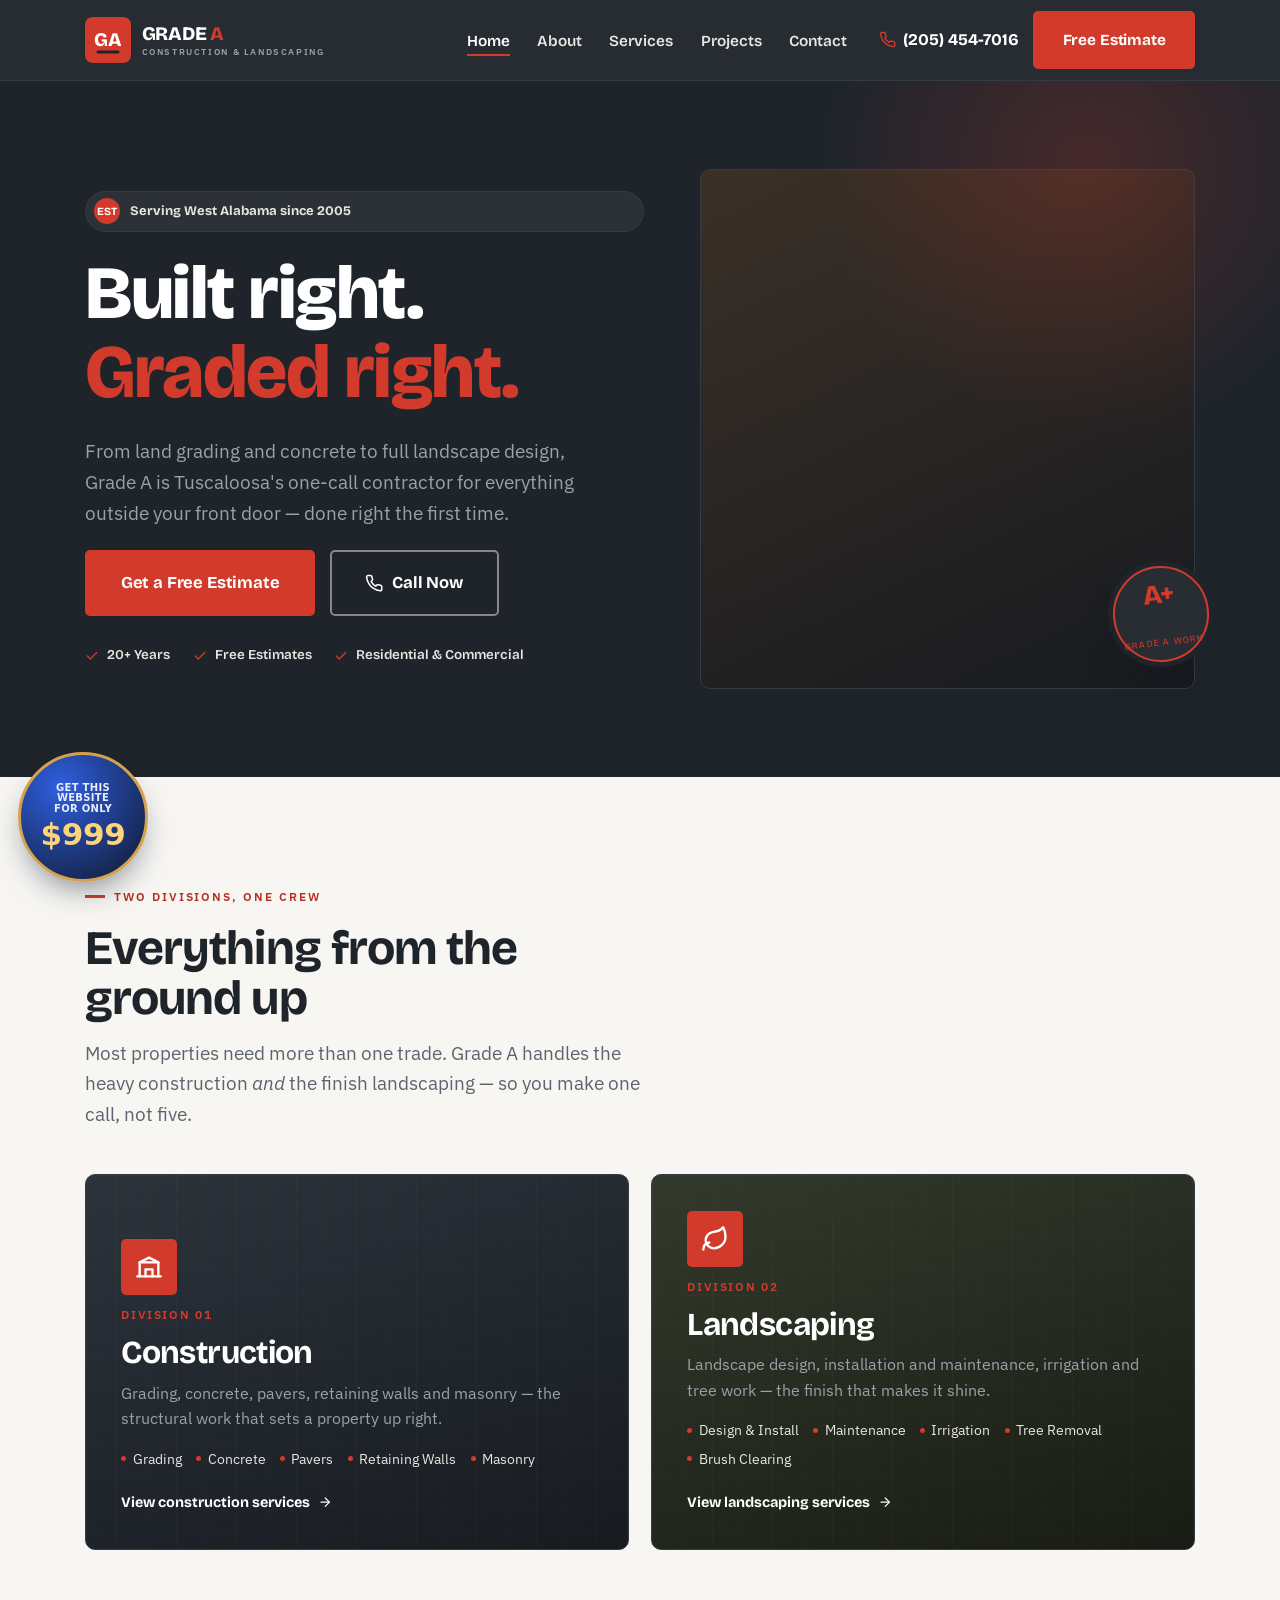
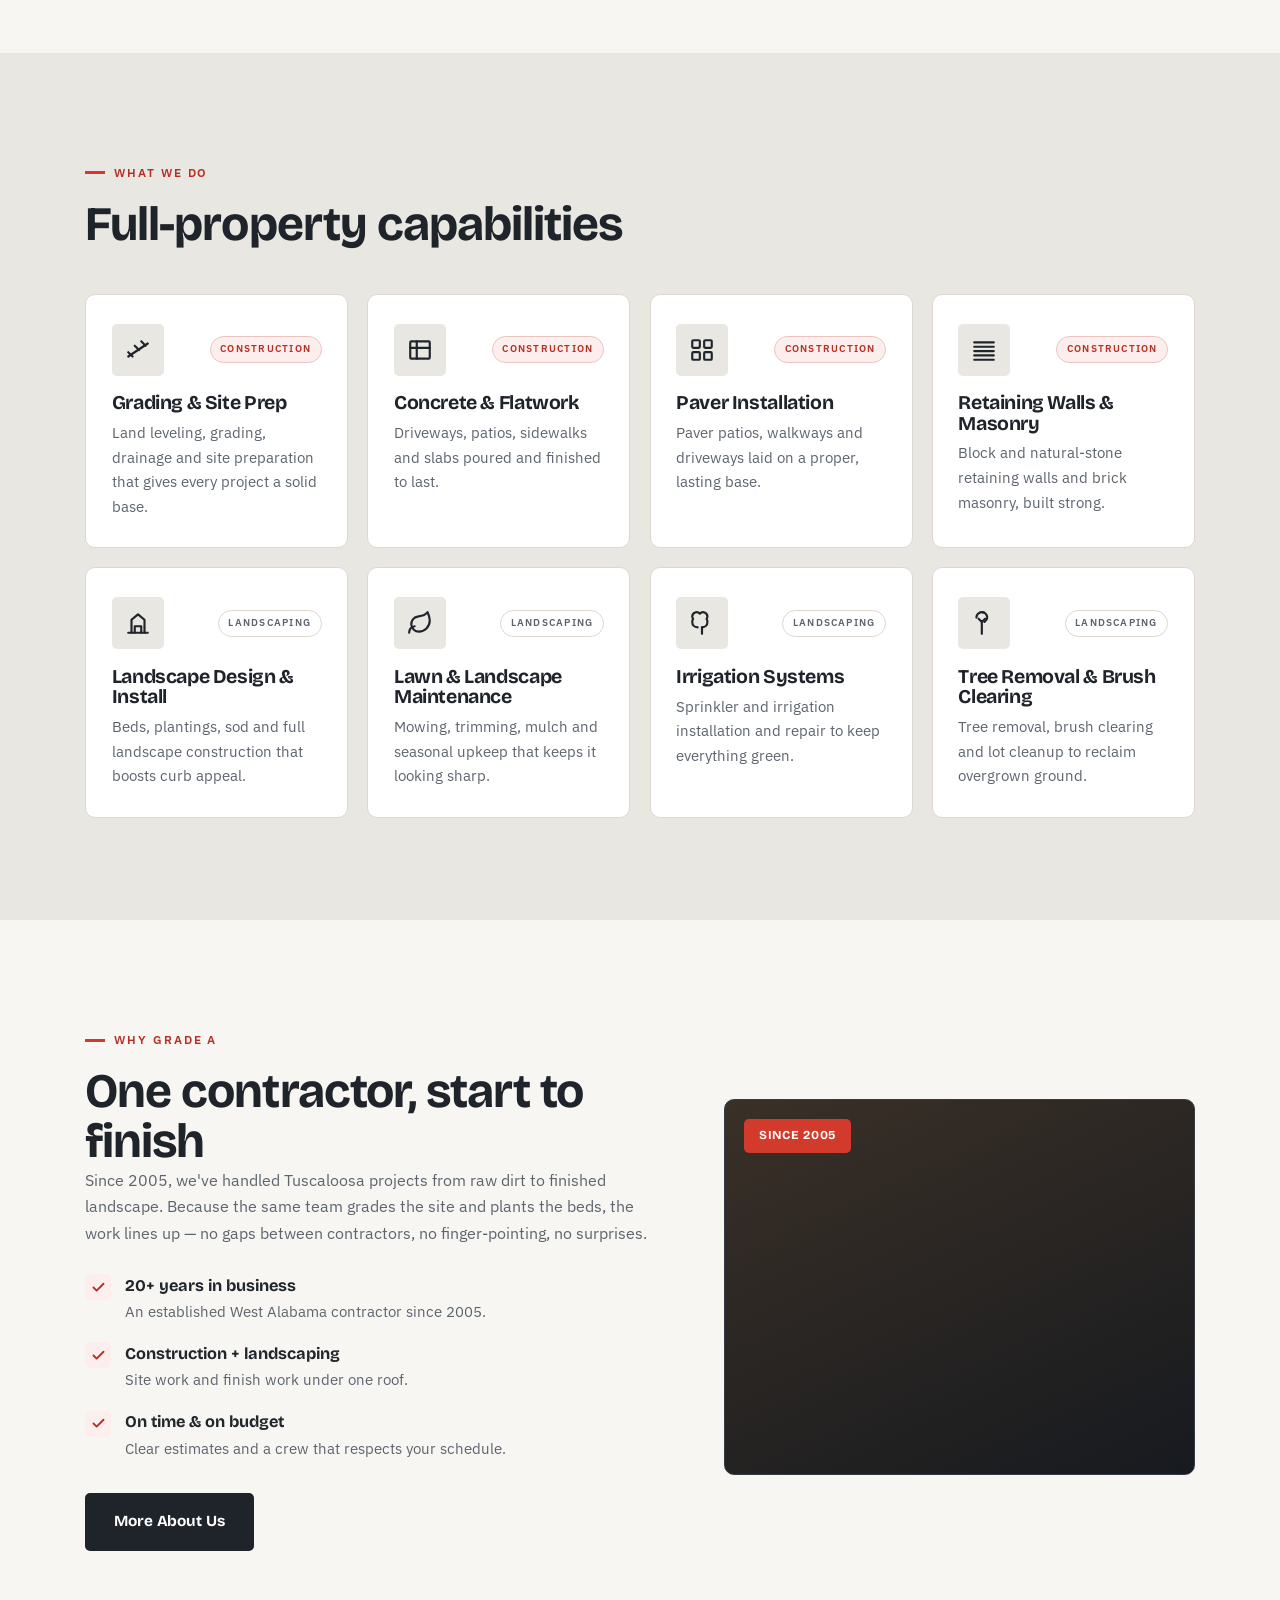
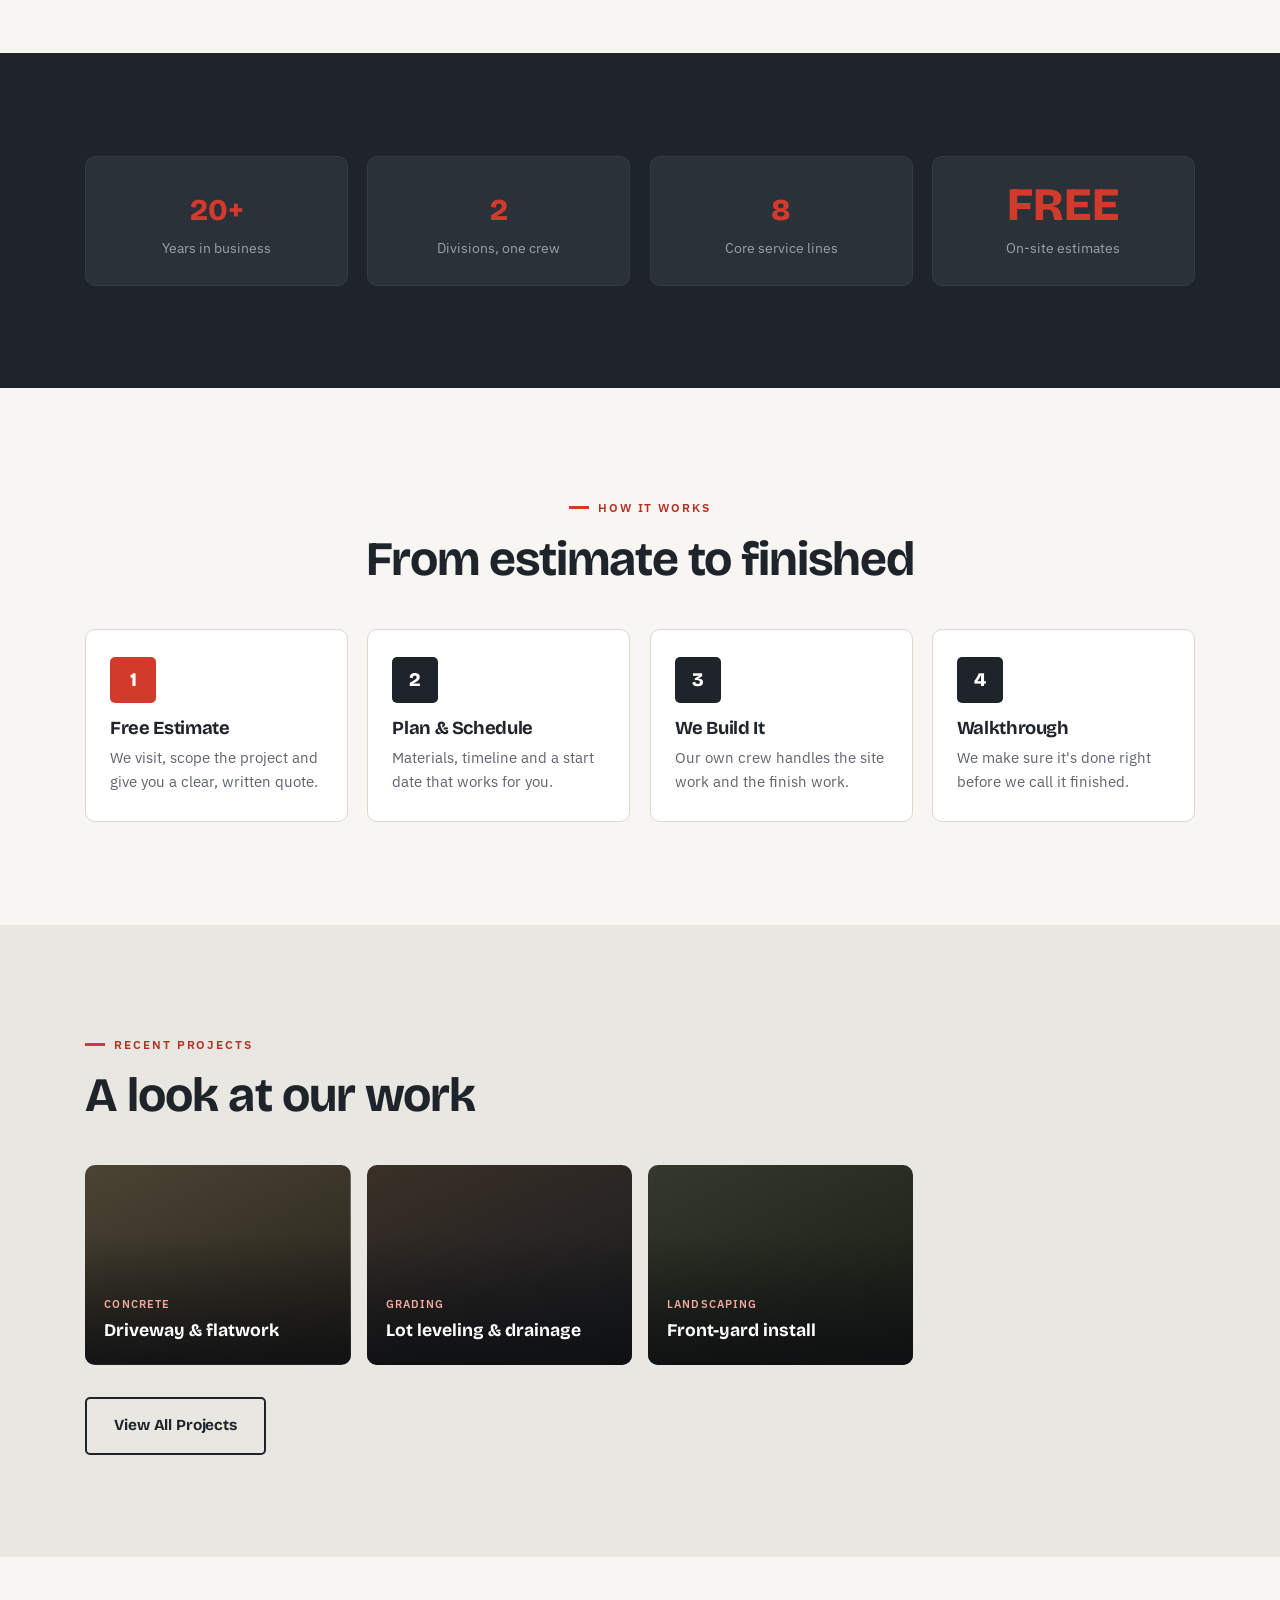
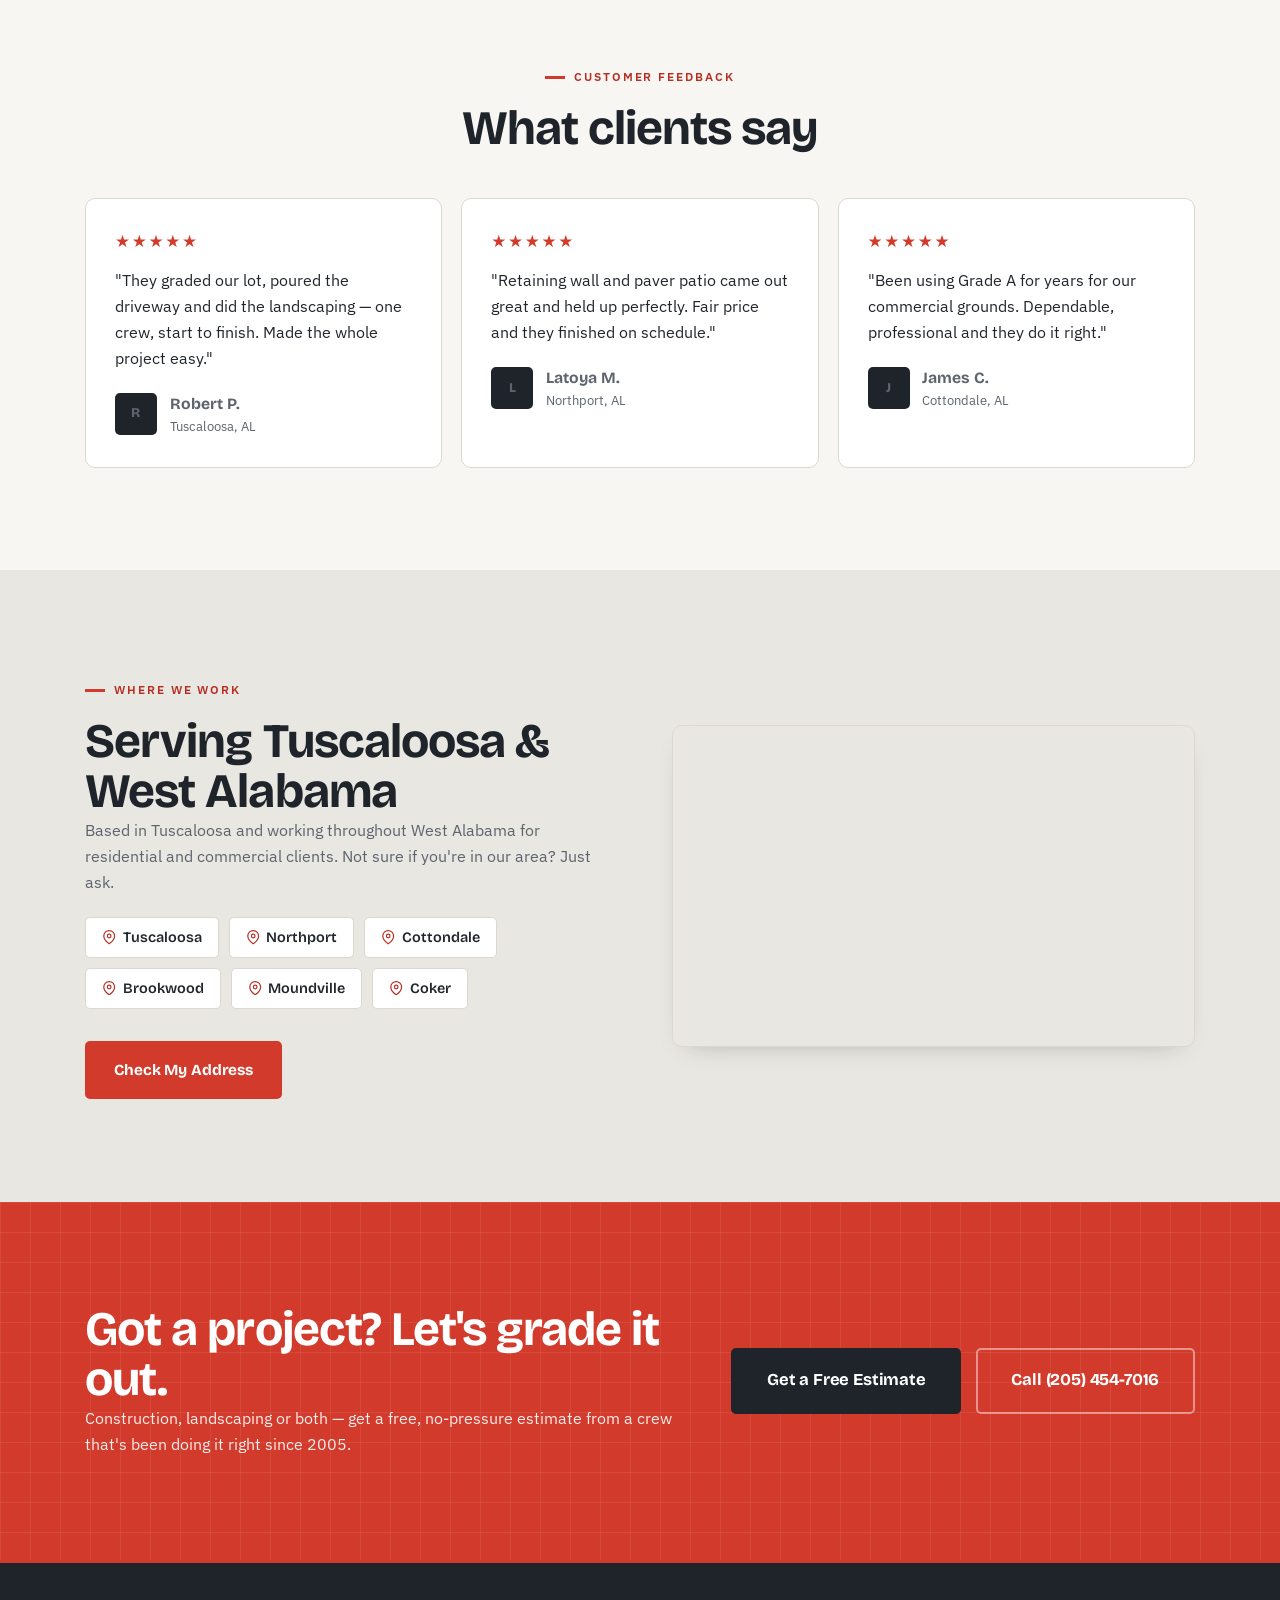
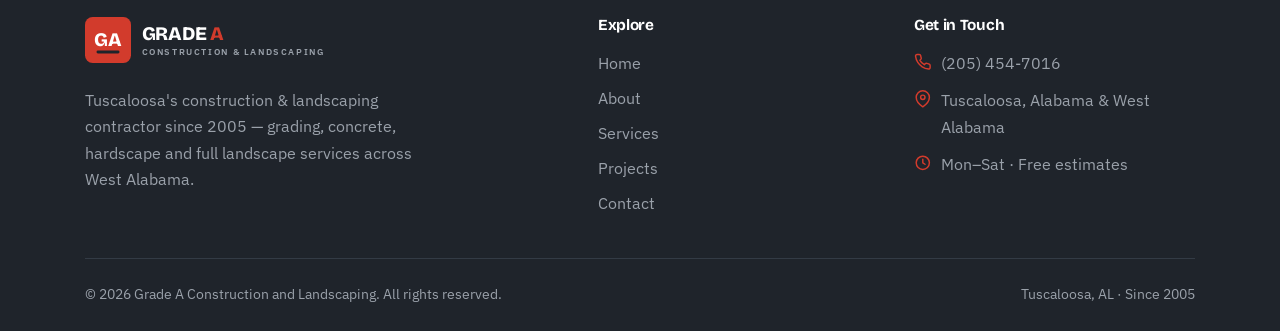
==== commit 6629c5bd: "Add floating $999 Aurora upsell button (links to wizard) Co-Authored-By: Claude Opus 4.8 <noreply@an" ====
--- a/index.html
+++ b/index.html
@@ -368,5 +368,20 @@
   </nav>
 
   <script src="js/main.js" defer></script>
+
+  <!-- aurora-cta : agency upsell button -->
+  <a class="aurora-cta" href="https://auroraadv.co/?tab=wizard" target="_blank" rel="noopener" aria-label="Get this website for only $999 — built by Aurora">
+    <span class="aurora-cta__top">Get this website<br>for only</span>
+    <span class="aurora-cta__price">$999</span>
+  </a>
+  <style>
+  .aurora-cta{position:fixed;left:18px;bottom:18px;z-index:58;width:130px;height:130px;border-radius:50%;display:flex;flex-direction:column;align-items:center;justify-content:center;text-align:center;gap:3px;padding:8px;background:radial-gradient(circle at 32% 26%,#2f5fe0,#0f172a);color:#fff;text-decoration:none;border:3px solid #d4a24c;box-shadow:0 14px 32px -10px rgba(15,23,42,.55);font-family:system-ui,-apple-system,"Segoe UI",Roboto,sans-serif;line-height:1.08;transition:transform .2s ease,box-shadow .2s ease;}
+  .aurora-cta:hover{transform:translateY(-3px) scale(1.05);box-shadow:0 20px 40px -10px rgba(15,23,42,.6);}
+  .aurora-cta:focus-visible{outline:3px solid #d4a24c;outline-offset:3px;}
+  .aurora-cta__top{font-size:10px;font-weight:700;letter-spacing:.03em;text-transform:uppercase;color:#e8edf7;}
+  .aurora-cta__price{font-size:31px;font-weight:800;color:#ffd479;letter-spacing:-.01em;}
+  @media (max-width:760px){.aurora-cta{width:106px;height:106px;left:12px;bottom:68px;border-width:2px;}.aurora-cta__top{font-size:8.5px;}.aurora-cta__price{font-size:25px;}}
+  @media (prefers-reduced-motion:reduce){.aurora-cta{transition:none;}}
+  </style>
 </body>
 </html>
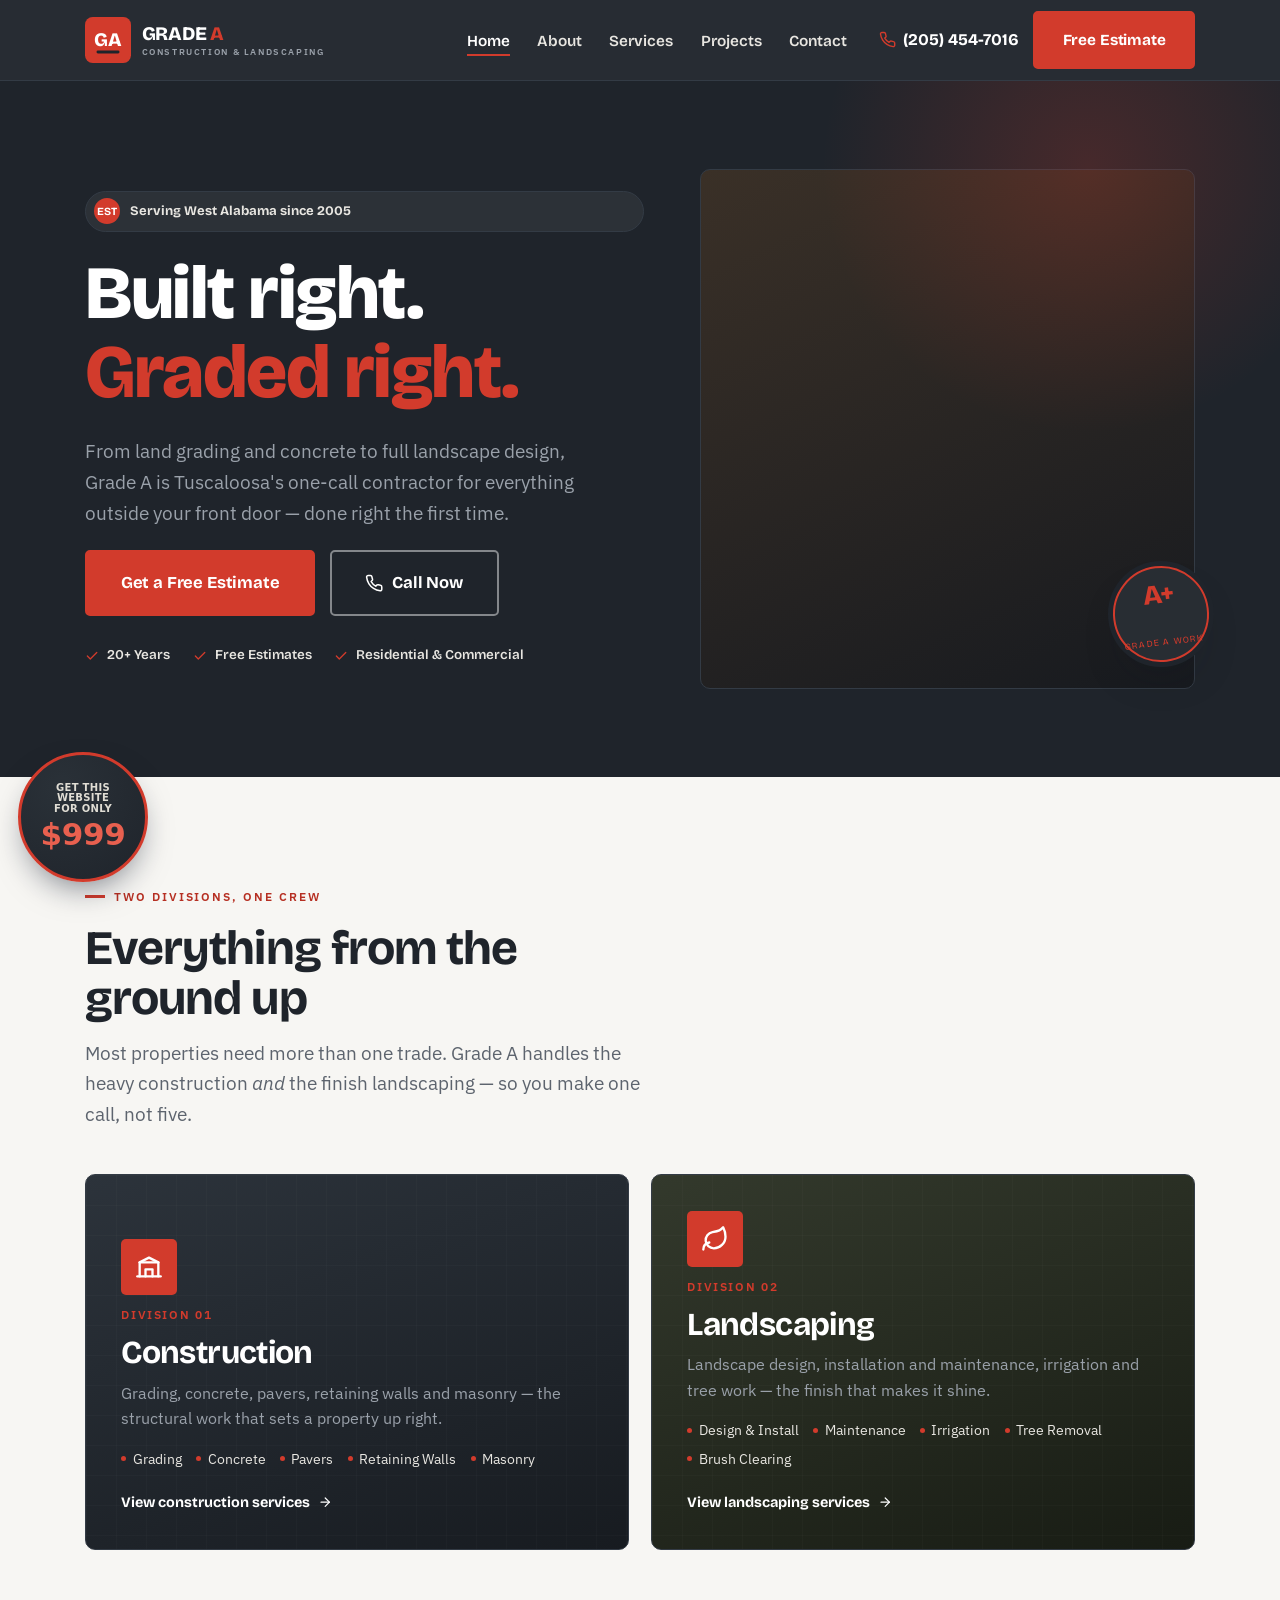
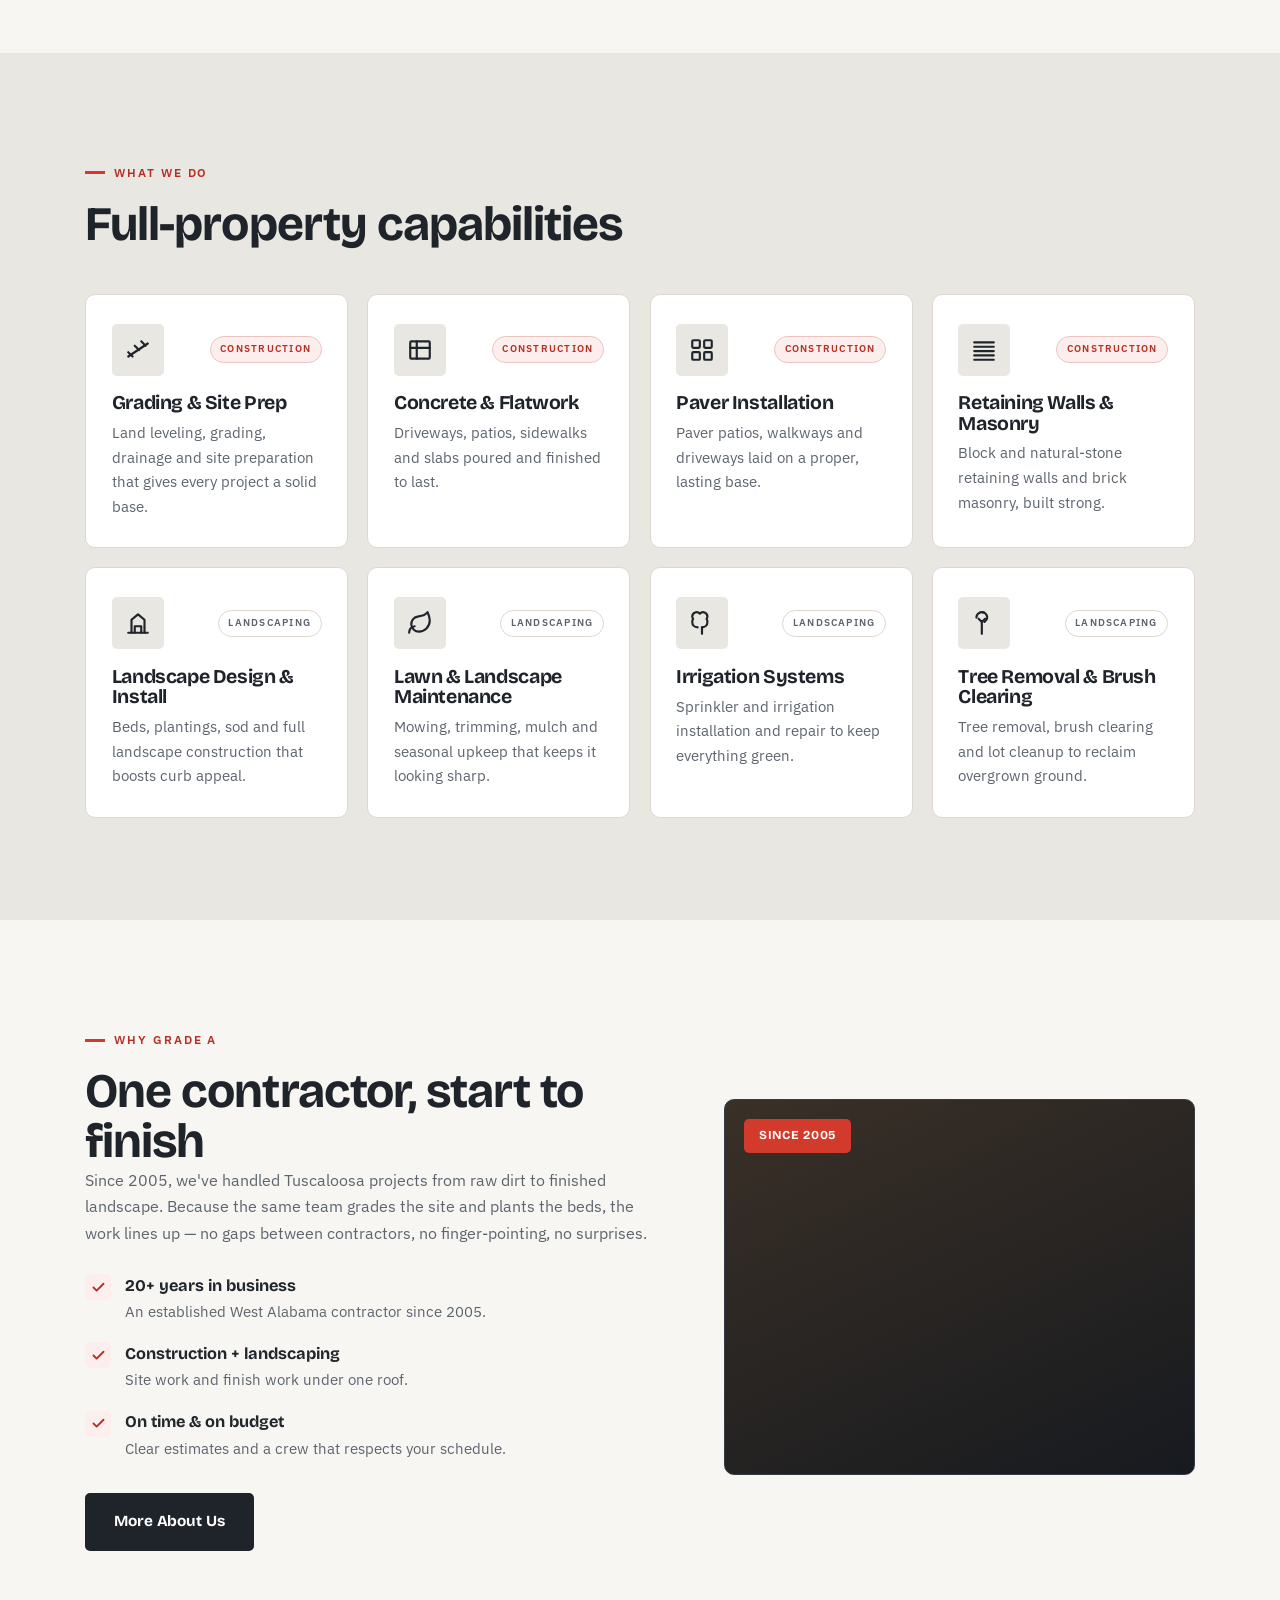
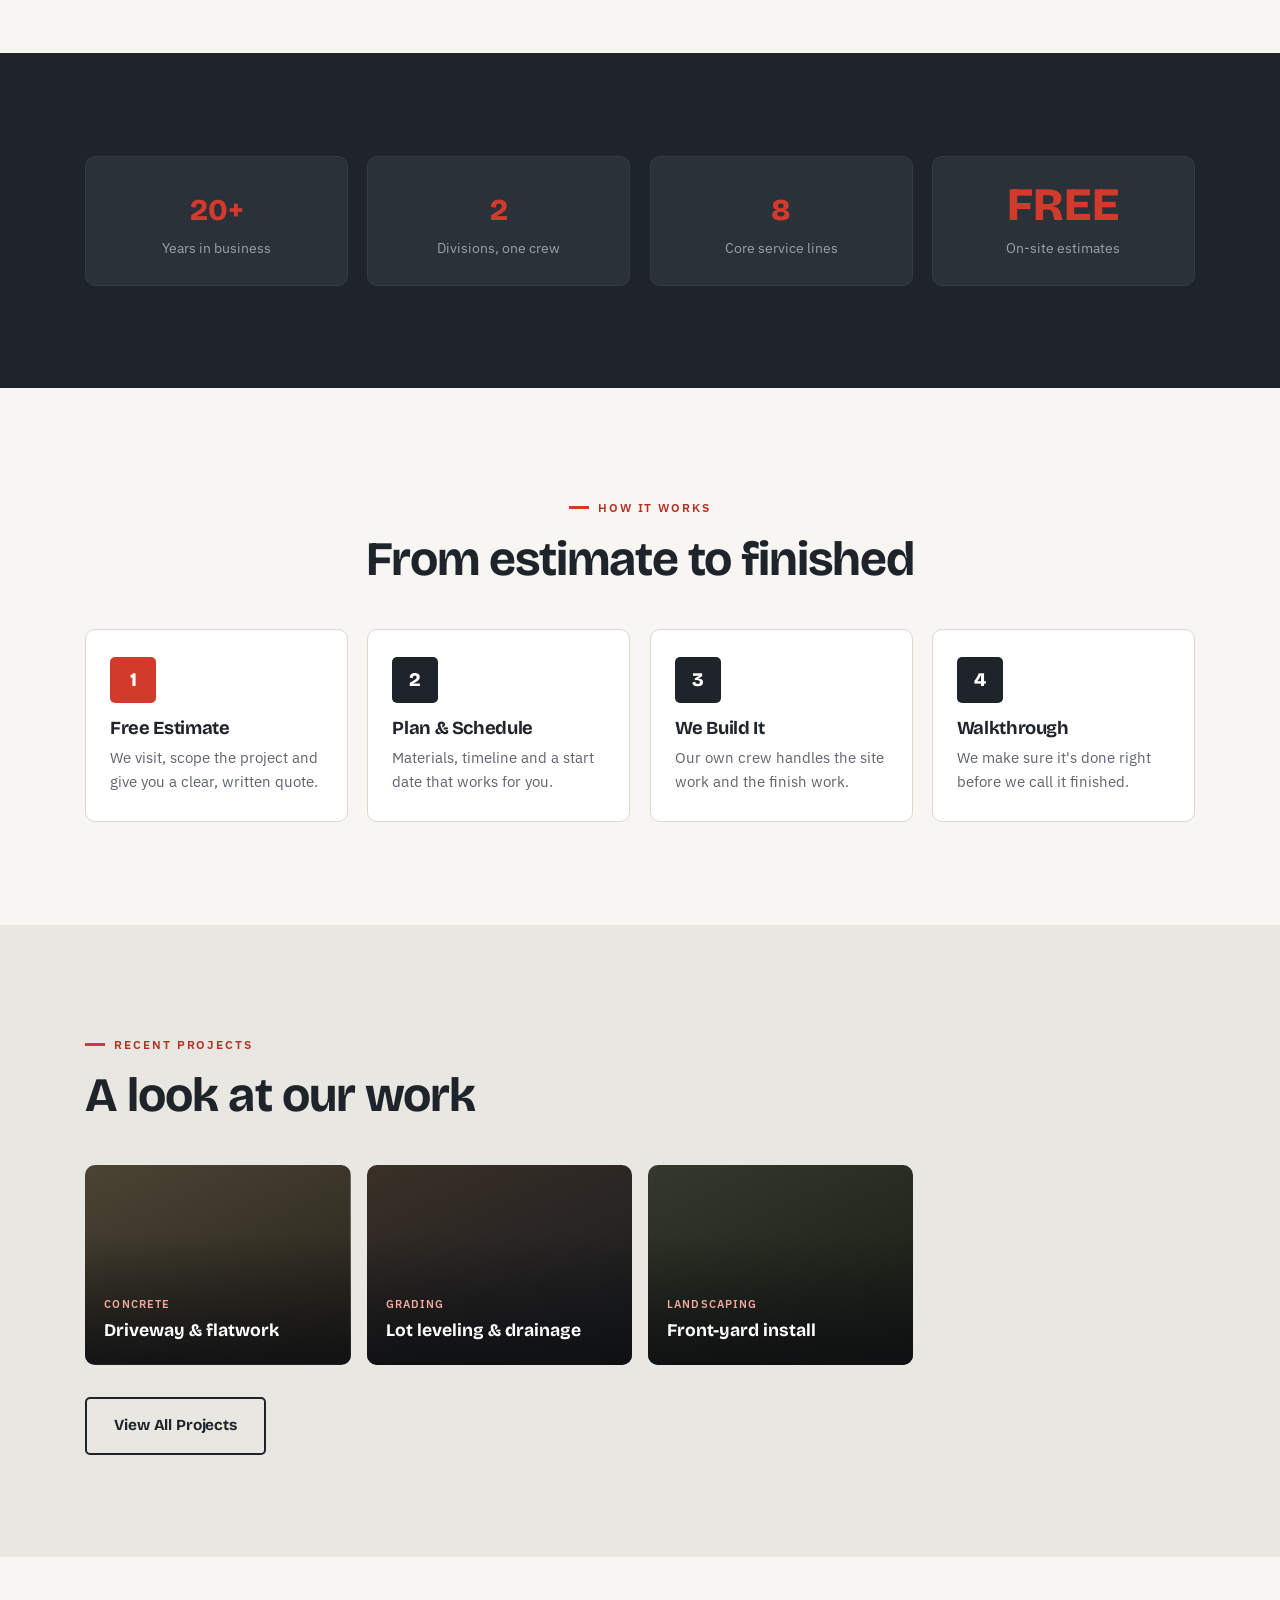
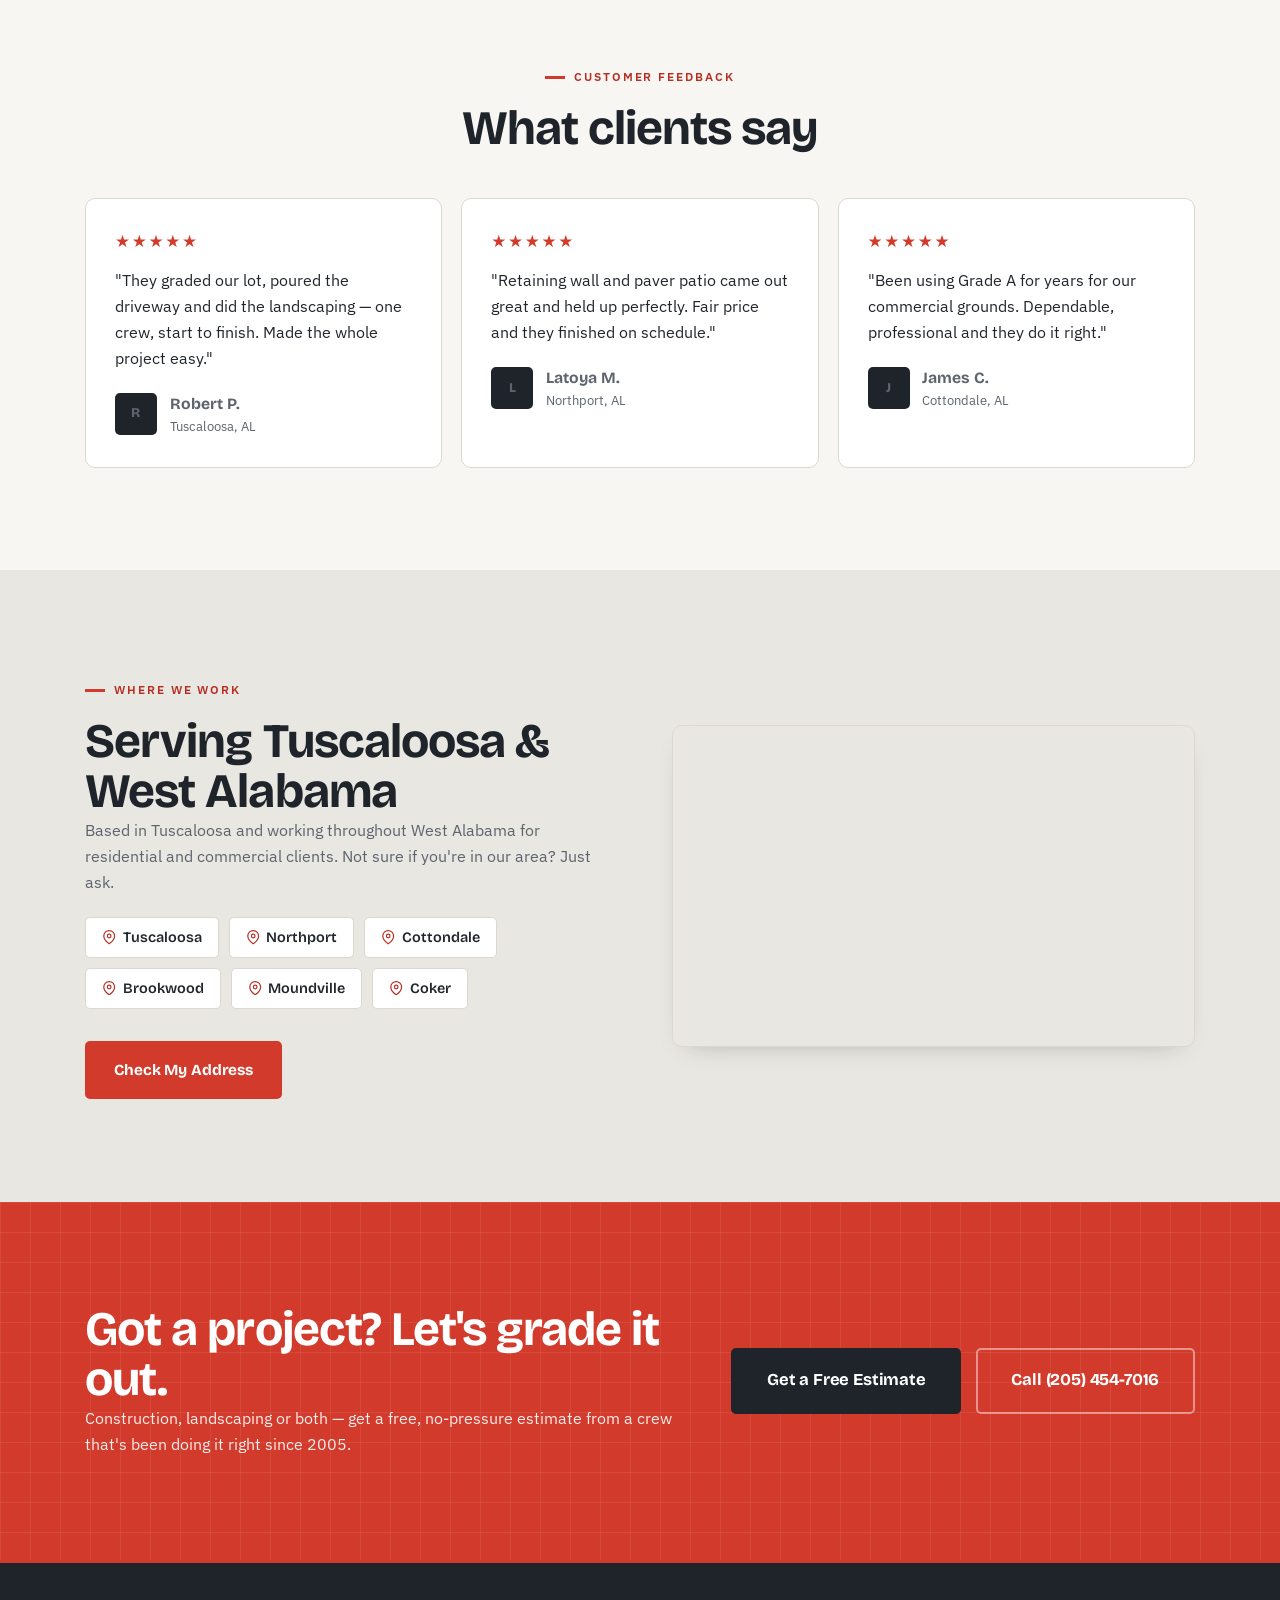
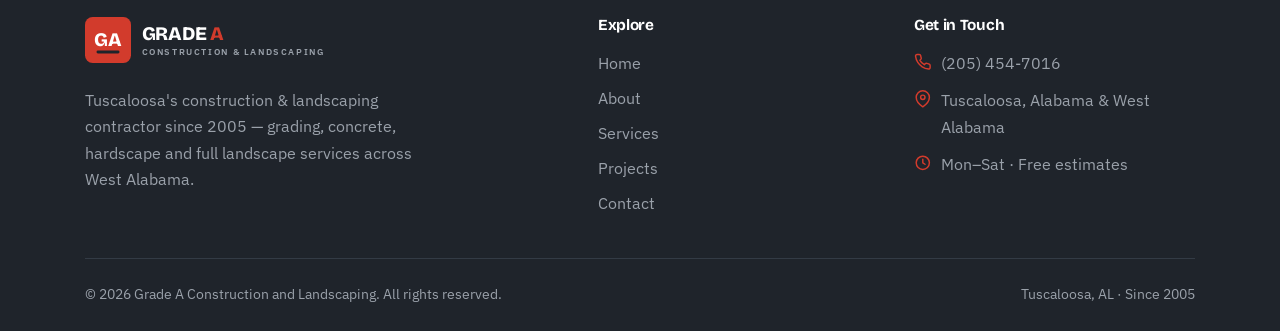
==== commit 4041d18e: "Recolor $999 badge to match site palette Co-Authored-By: Claude Opus 4.8 <noreply@anthropic.com>" ====
--- a/index.html
+++ b/index.html
@@ -375,11 +375,11 @@
     <span class="aurora-cta__price">$999</span>
   </a>
   <style>
-  .aurora-cta{position:fixed;left:18px;bottom:18px;z-index:58;width:130px;height:130px;border-radius:50%;display:flex;flex-direction:column;align-items:center;justify-content:center;text-align:center;gap:3px;padding:8px;background:radial-gradient(circle at 32% 26%,#2f5fe0,#0f172a);color:#fff;text-decoration:none;border:3px solid #d4a24c;box-shadow:0 14px 32px -10px rgba(15,23,42,.55);font-family:system-ui,-apple-system,"Segoe UI",Roboto,sans-serif;line-height:1.08;transition:transform .2s ease,box-shadow .2s ease;}
+  .aurora-cta{position:fixed;left:18px;bottom:18px;z-index:58;width:130px;height:130px;border-radius:50%;display:flex;flex-direction:column;align-items:center;justify-content:center;text-align:center;gap:3px;padding:8px;background:radial-gradient(circle at 32% 26%,#2a3138,#1f242b);color:#fff;text-decoration:none;border:3px solid #d23b2c;box-shadow:0 14px 32px -10px rgba(15,23,42,.55);font-family:system-ui,-apple-system,"Segoe UI",Roboto,sans-serif;line-height:1.08;transition:transform .2s ease,box-shadow .2s ease;}
   .aurora-cta:hover{transform:translateY(-3px) scale(1.05);box-shadow:0 20px 40px -10px rgba(15,23,42,.6);}
-  .aurora-cta:focus-visible{outline:3px solid #d4a24c;outline-offset:3px;}
-  .aurora-cta__top{font-size:10px;font-weight:700;letter-spacing:.03em;text-transform:uppercase;color:#e8edf7;}
-  .aurora-cta__price{font-size:31px;font-weight:800;color:#ffd479;letter-spacing:-.01em;}
+  .aurora-cta:focus-visible{outline:3px solid #d23b2c;outline-offset:3px;}
+  .aurora-cta__top{font-size:10px;font-weight:700;letter-spacing:.03em;text-transform:uppercase;color:#e0ddd4;}
+  .aurora-cta__price{font-size:31px;font-weight:800;color:#e8604f;letter-spacing:-.01em;}
   @media (max-width:760px){.aurora-cta{width:106px;height:106px;left:12px;bottom:68px;border-width:2px;}.aurora-cta__top{font-size:8.5px;}.aurora-cta__price{font-size:25px;}}
   @media (prefers-reduced-motion:reduce){.aurora-cta{transition:none;}}
   </style>
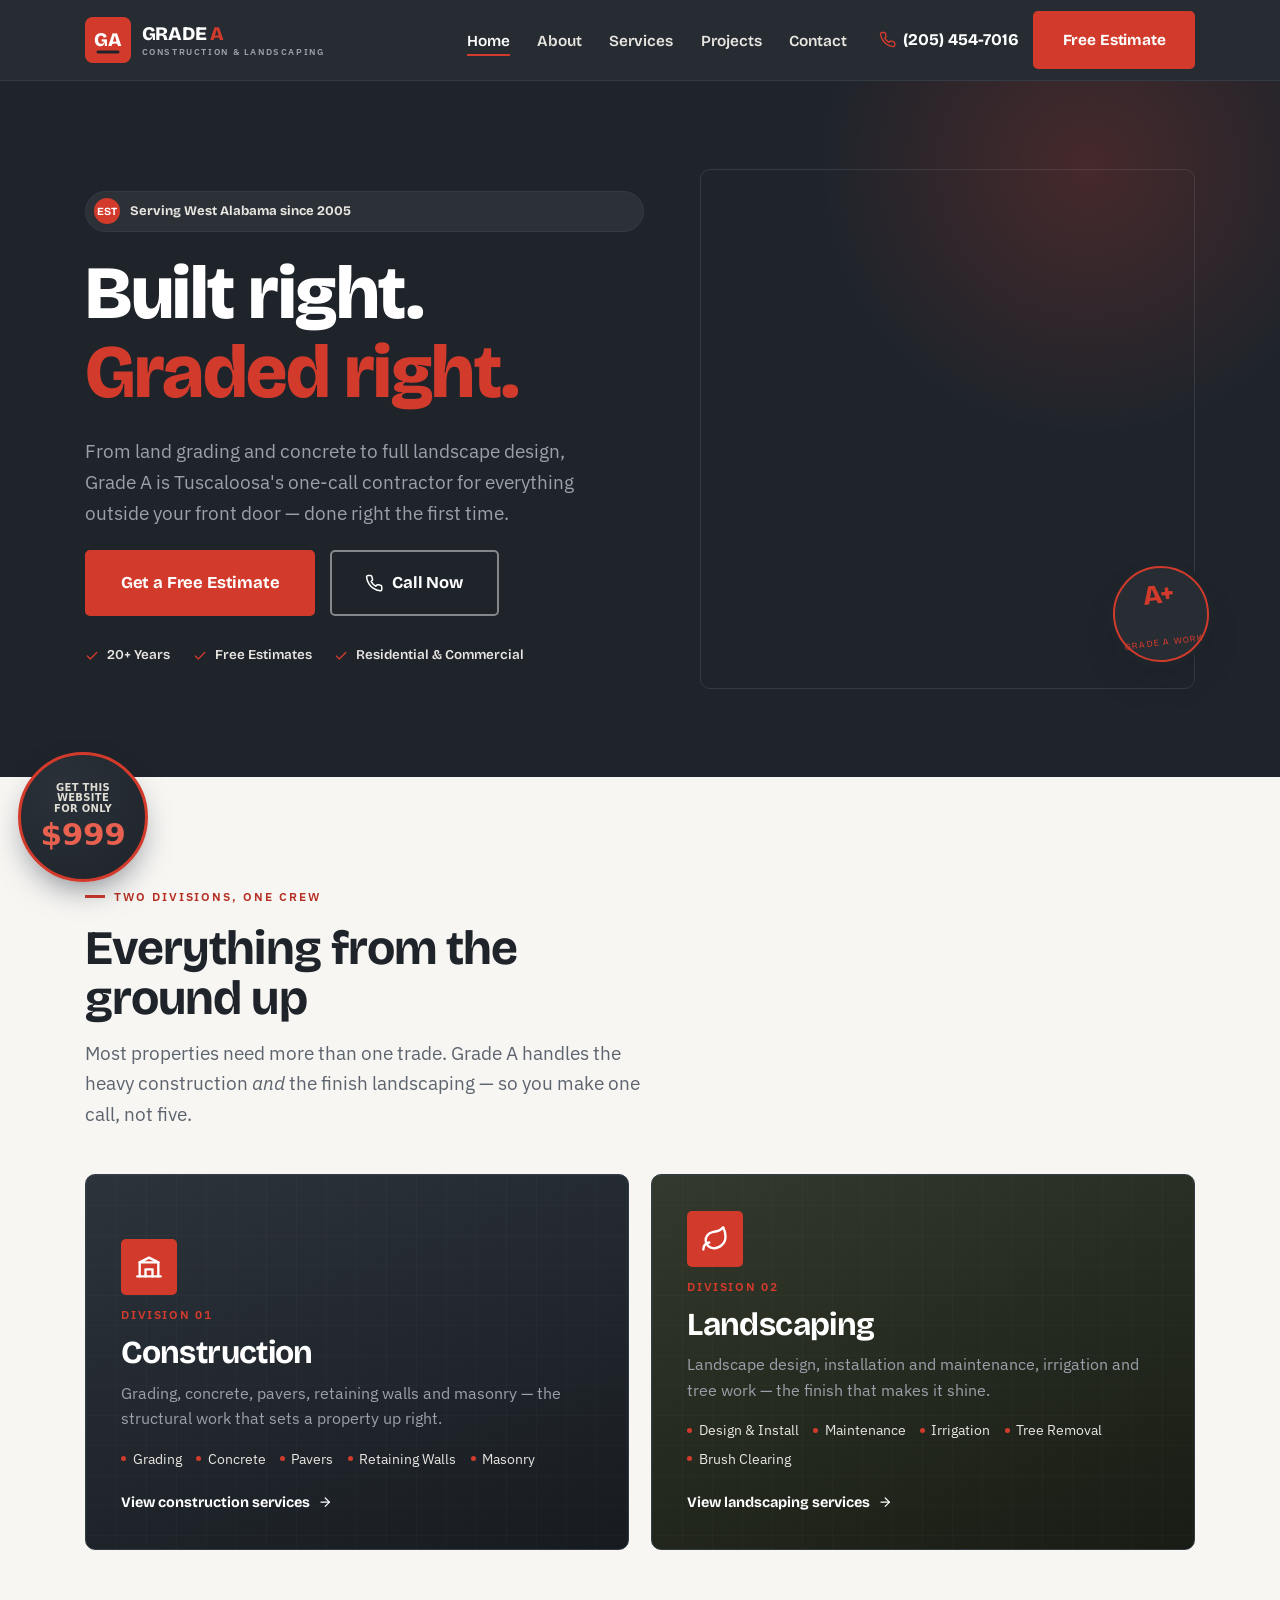
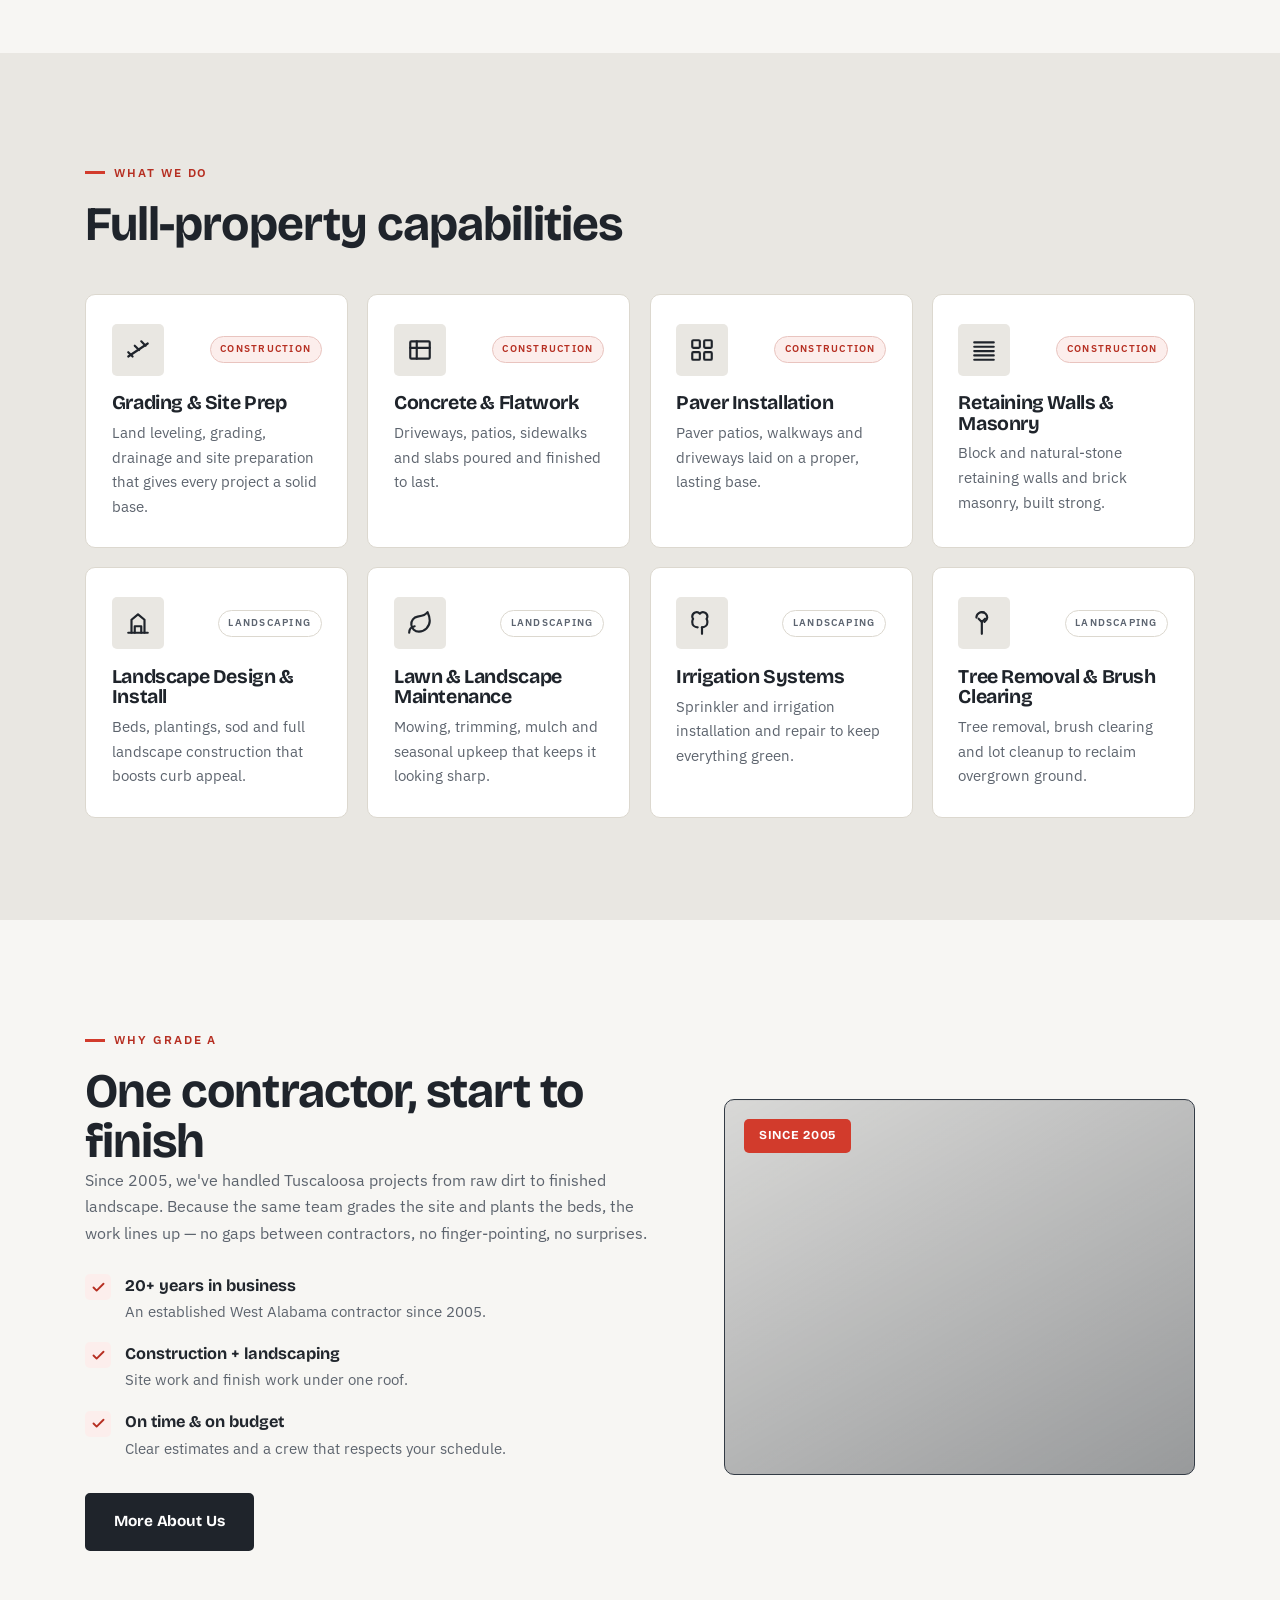
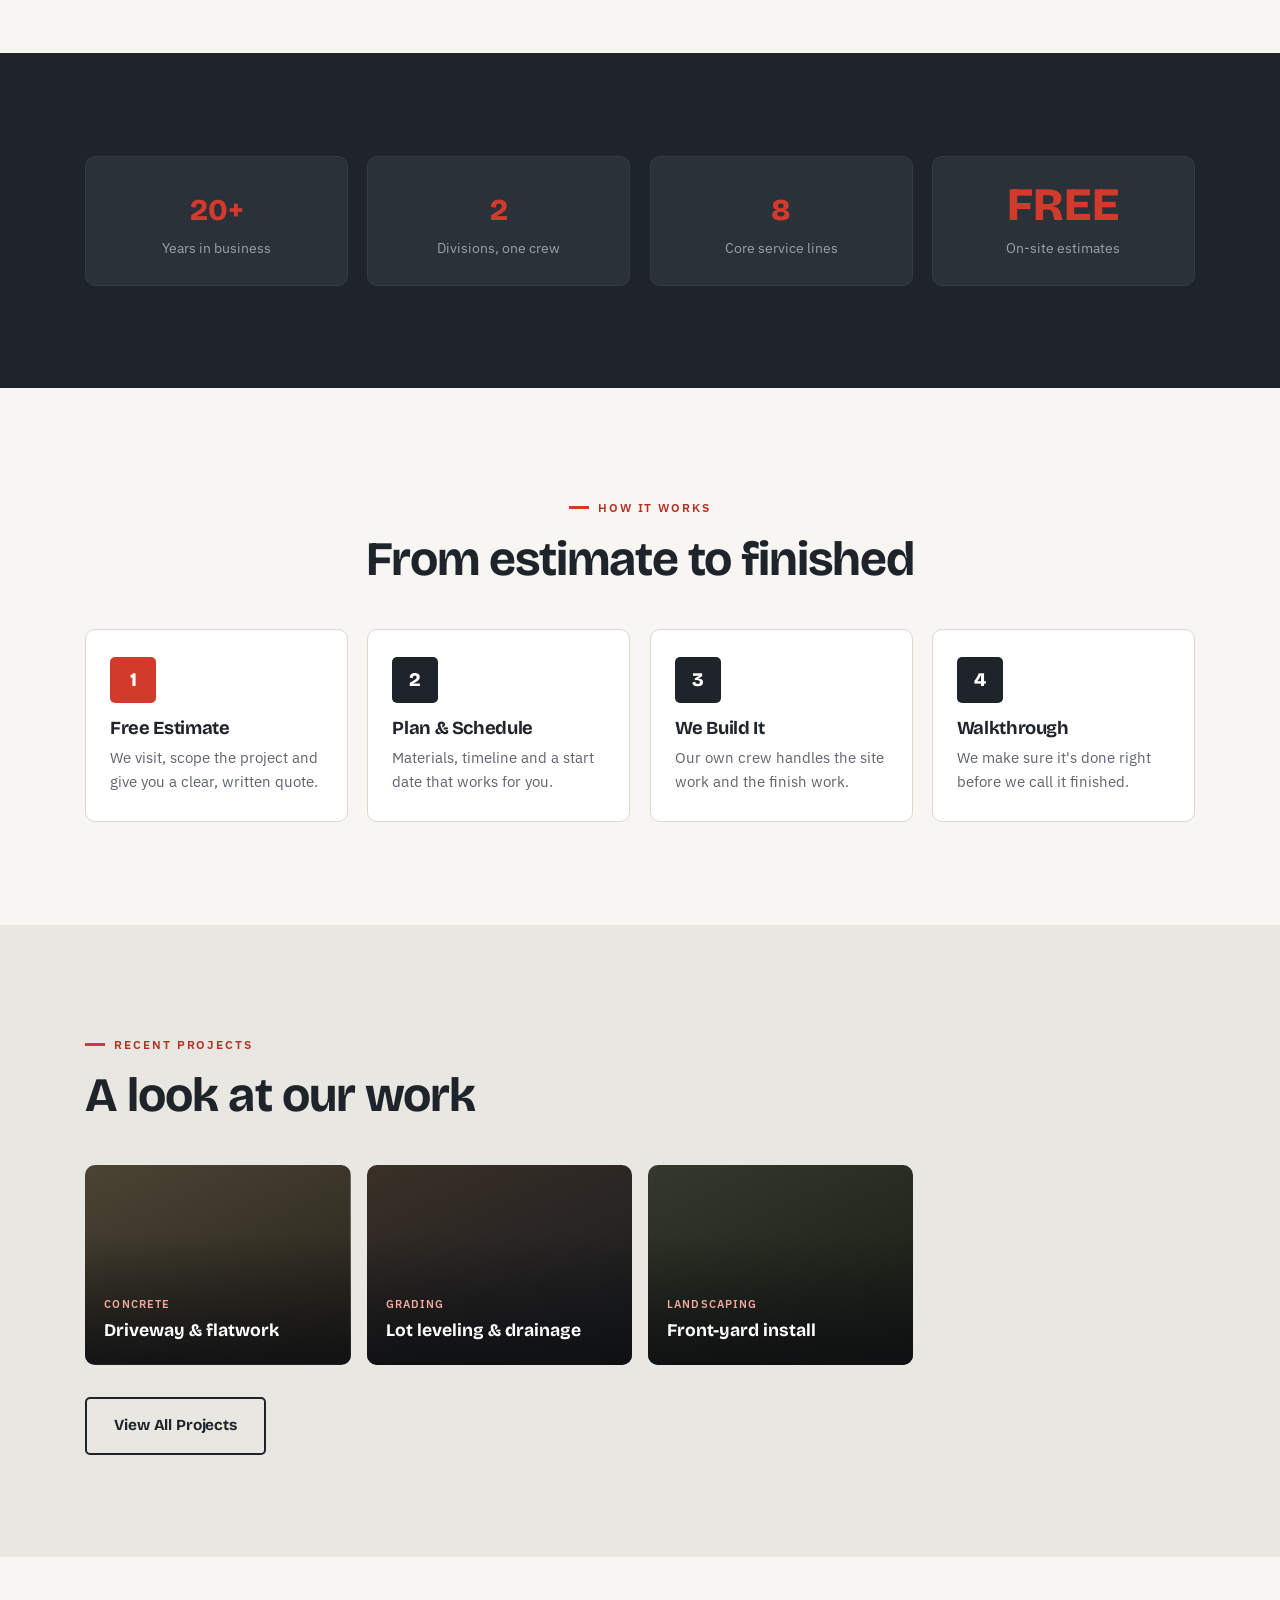
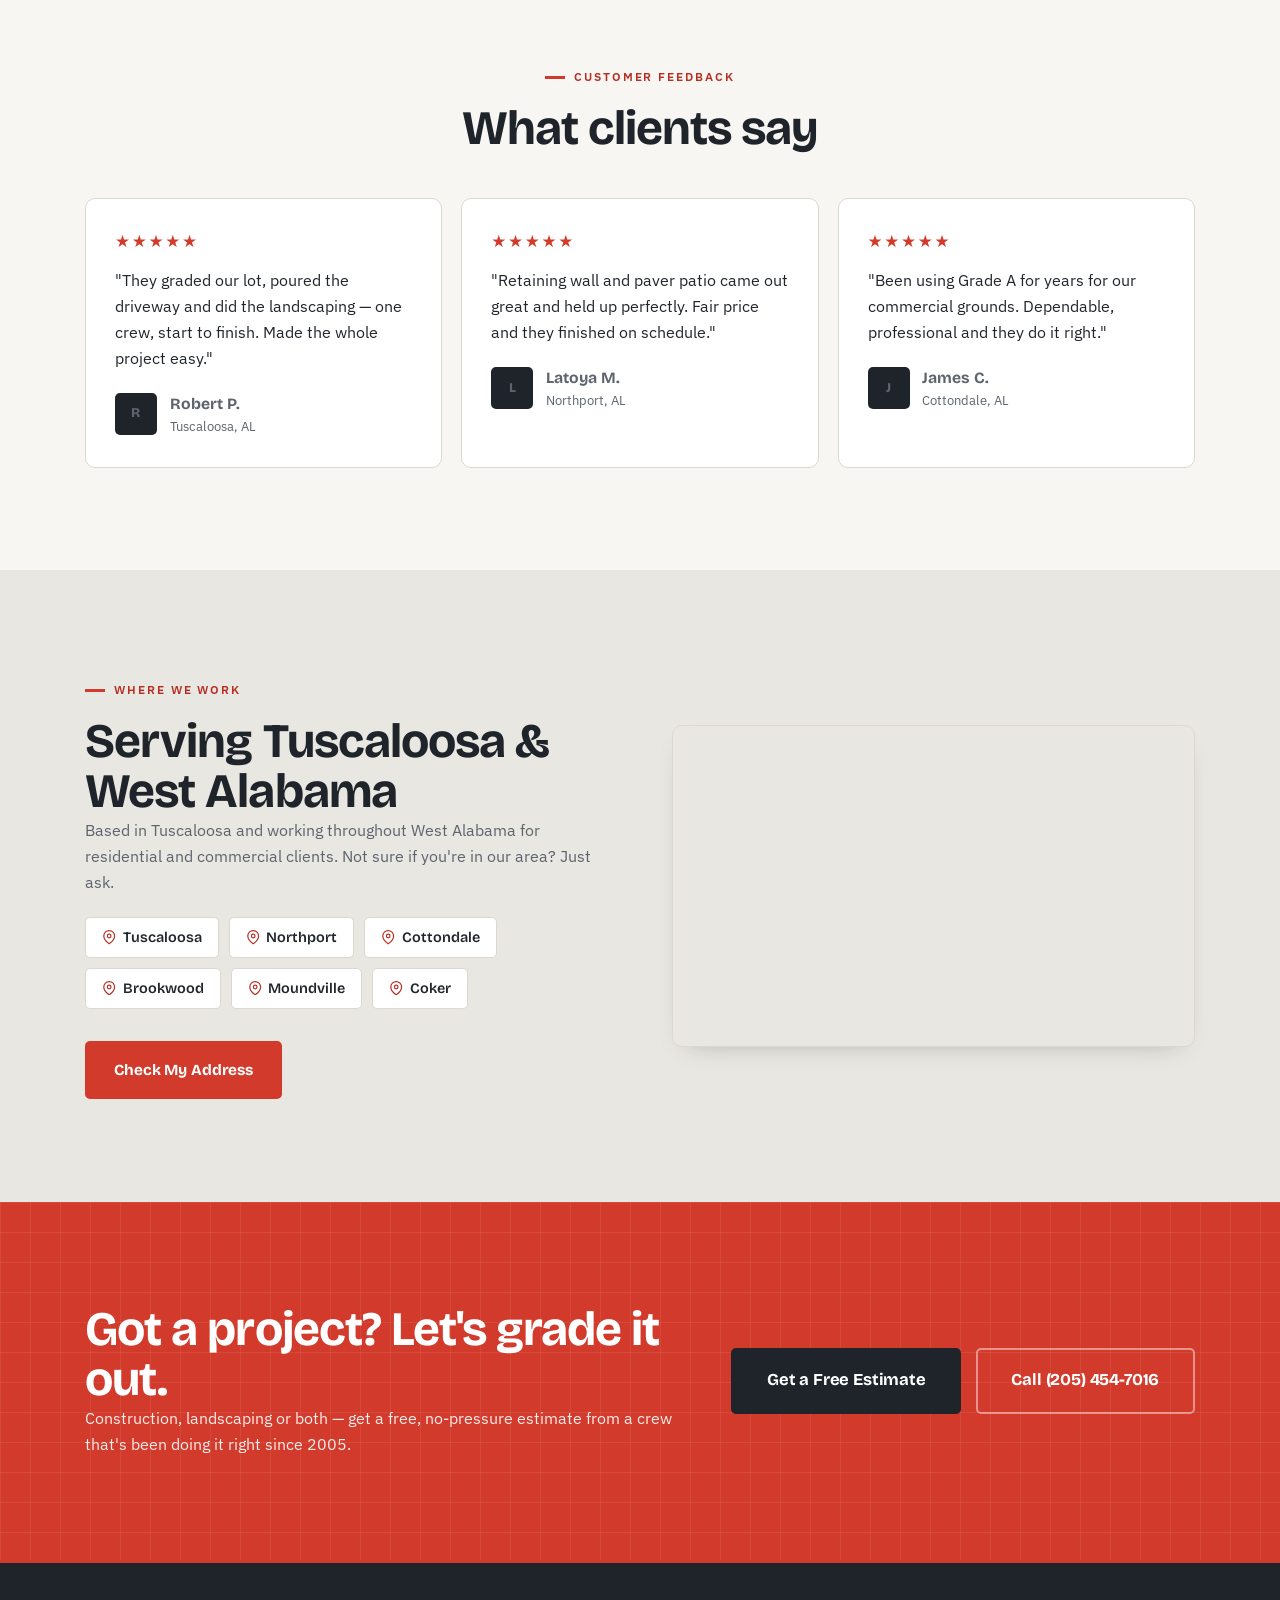
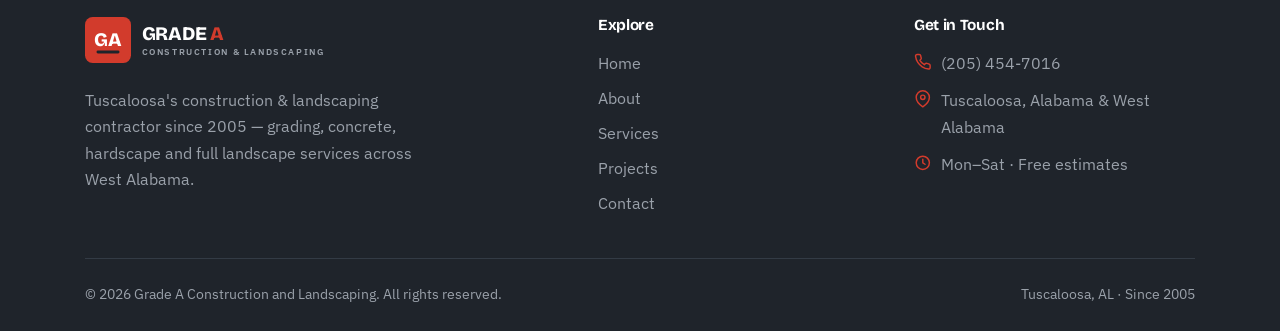
==== commit ac75a752: "Add real construction/landscape photography (hero, gallery, services, features, before/after) Co-Aut" ====
--- a/index.html
+++ b/index.html
@@ -198,7 +198,7 @@
           </ul>
           <a href="about.html" class="btn btn--dark mt-2">More About Us</a>
         </div>
-        <div class="feature__media reveal" data-delay="1">
+        <div class="feature__media reveal" data-delay="1" style="background-image:linear-gradient(150deg,rgba(31,36,43,.14),rgba(31,36,43,.44)),url('https://images.unsplash.com/photo-1505575571513-c6c366871baf?w=1200&q=70&auto=format&fit=crop');background-size:cover;background-position:center">
           <!-- Replace background with a real finished project photo -->
           <span class="pill">Since 2005</span>
         </div>
--- a/css/style.css
+++ b/css/style.css
@@ -409,3 +409,12 @@
 .sr-only { position: absolute; width: 1px; height: 1px; padding: 0; margin: -1px; overflow: hidden; clip: rect(0,0,0,0); white-space: nowrap; border: 0; }
 .skip-link { position: absolute; left: .5rem; top: -3.5rem; background: var(--red); color: #fff; padding: .6rem 1rem; border-radius: var(--radius); z-index: 100; font-family: var(--ff-display); font-weight: 700; transition: top .2s; }
 .skip-link:focus { top: .5rem; }
+
+/* ===== Real photography (Aurora) ===== */
+.hero__img{background-image:url('https://images.unsplash.com/photo-1610079732288-72a77bd816c9?w=1200&q=70&auto=format&fit=crop');background-size:cover;background-position:center;}
+.tile[data-cat="grading"]{background-image:url('https://images.unsplash.com/photo-1575281923032-f40d94ef6160?w=1200&q=70&auto=format&fit=crop');background-size:cover;background-position:center;}
+.tile[data-cat="concrete"]{background-image:url('https://images.unsplash.com/photo-1563166423-482a8c14b2d6?w=1200&q=70&auto=format&fit=crop');background-size:cover;background-position:center;}
+.tile[data-cat="landscaping"]{background-image:url('https://images.unsplash.com/photo-1530297333184-26b347aaa2a2?w=1200&q=70&auto=format&fit=crop');background-size:cover;background-position:center;}
+.tile[data-cat="walls"]{background-image:url('https://images.unsplash.com/photo-1586417753090-9058c92b350d?w=1200&q=70&auto=format&fit=crop');background-size:cover;background-position:center;}
+.ba__before{background-image:linear-gradient(160deg,rgba(0,0,0,.20),transparent 55%),url('https://images.unsplash.com/photo-1595797623546-5a85a990ca6c?w=1200&q=70&auto=format&fit=crop');background-size:cover;background-position:center;}
+.ba__after{background-image:linear-gradient(160deg,rgba(0,0,0,.20),transparent 55%),url('https://images.unsplash.com/photo-1505575571513-c6c366871baf?w=1200&q=70&auto=format&fit=crop');background-size:cover;background-position:center;}
